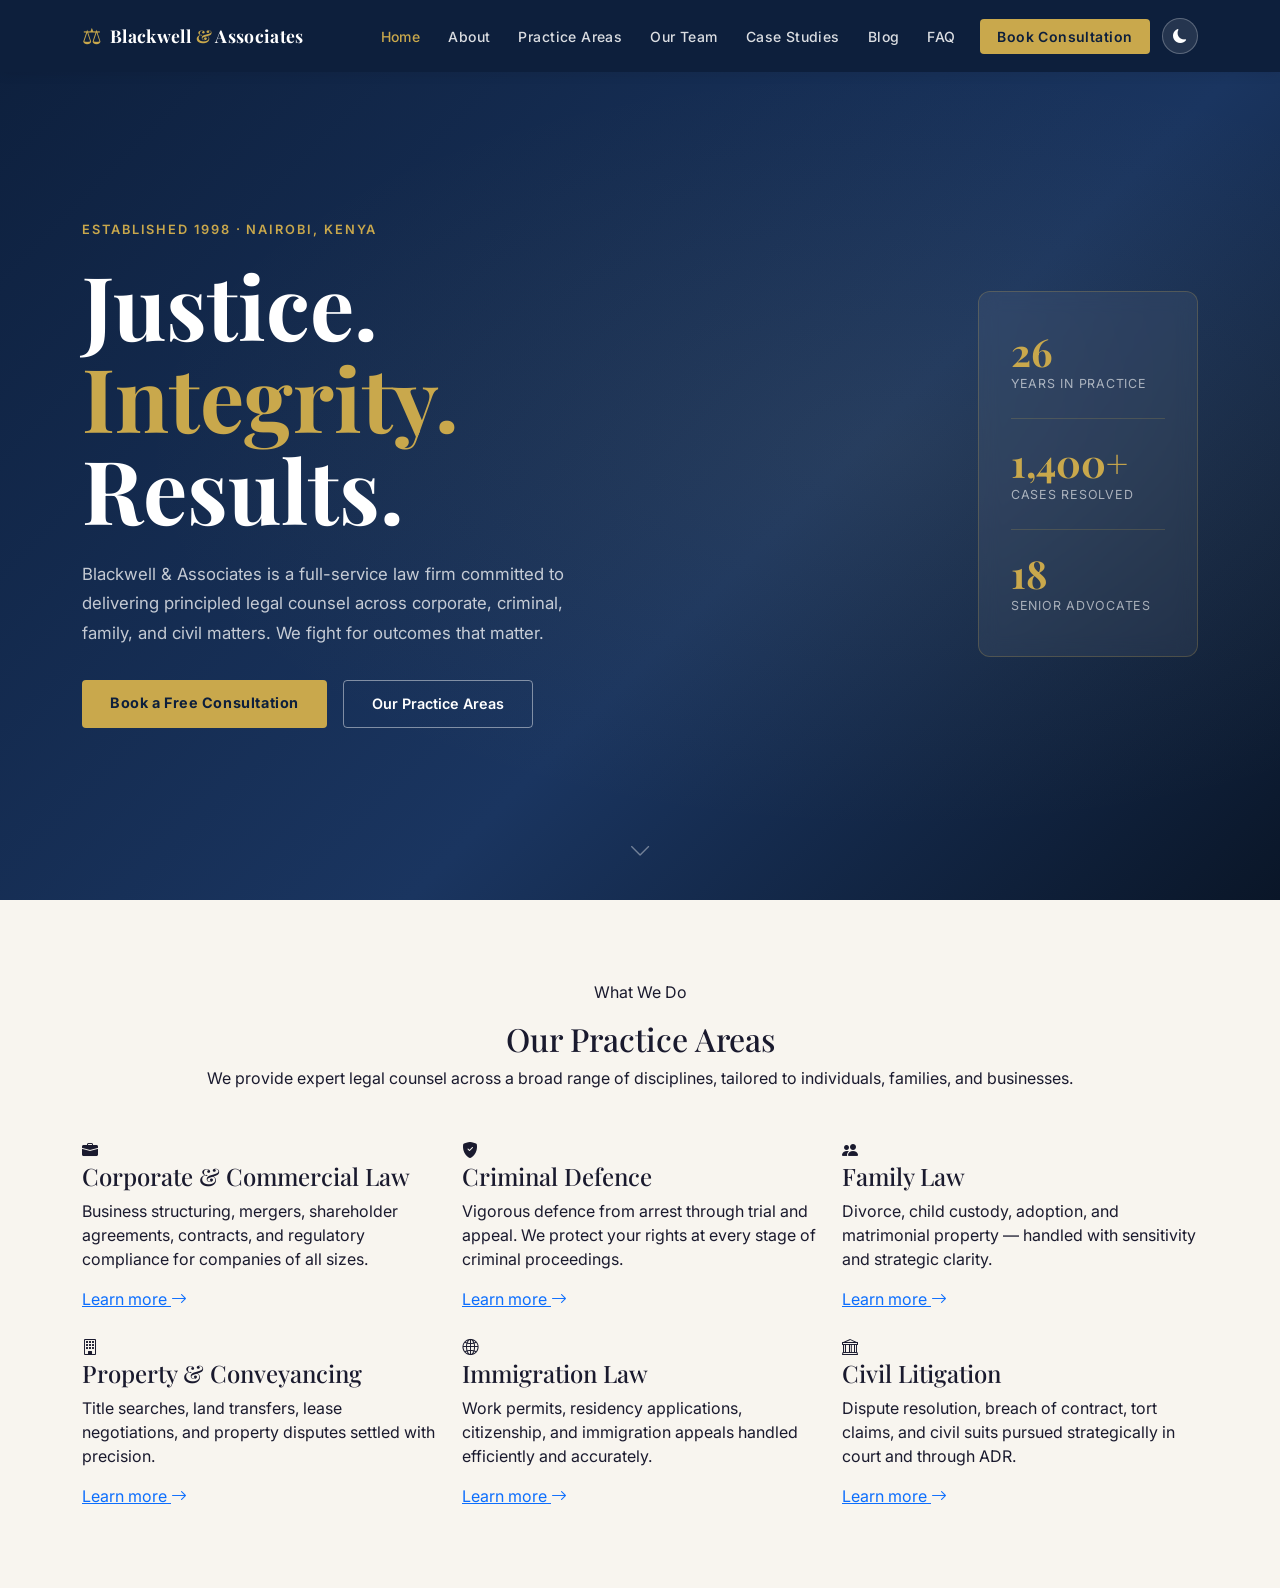
==== index.html @ e79c1242 "practice area section" ====
<!DOCTYPE html>
<html lang="en">
<head>
    <meta charset="UTF-8">
    <meta name="viewport" content="width=device-width, initial-scale=1.0">
    <title>Blackwell & Associates  Advocates & Legal Consultants</title>
     <link href="https://cdn.jsdelivr.net/npm/bootstrap@5.3.2/dist/css/bootstrap.min.css" rel="stylesheet"/>
    <link href="https://fonts.googleapis.com/css2?family=Playfair+Display:wght@400;600;700&family=Inter:wght@300;400;500;600&display=swap" rel="stylesheet"/>
    <link rel="stylesheet" href="https://cdn.jsdelivr.net/npm/bootstrap-icons@1.11.3/font/bootstrap-icons.min.css"/>
    <link rel="stylesheet" href="style.css"/>
</head>
<body>
 <nav class="navbar navbar-expand-lg fixed-top" id="mainNav">
    <div class="container">
      <a class="navbar-brand" href="index.html">
        <span class="brand-icon">⚖</span>
        <span class="brand-name">Blackwell <span class="brand-amp">&</span> Associates</span>
      </a>
      <button class="navbar-toggler" type="button" data-bs-toggle="collapse" data-bs-target="#navMenu" aria-controls="navMenu" aria-expanded="false" aria-label="Toggle navigation">
        <span class="navbar-toggler-icon"></span>
      </button>
      <div class="collapse navbar-collapse" id="navMenu">
        <ul class="navbar-nav ms-auto align-items-lg-center gap-lg-1">
          <li class="nav-item"><a class="nav-link active" href="index.html">Home</a></li>
          <li class="nav-item"><a class="nav-link" href="about.html">About</a></li>
          <li class="nav-item"><a class="nav-link" href="practice-areas.html">Practice Areas</a></li>
          <li class="nav-item"><a class="nav-link" href="team.html">Our Team</a></li>
          <li class="nav-item"><a class="nav-link" href="case-studies.html">Case Studies</a></li>
          <li class="nav-item"><a class="nav-link" href="blog.html">Blog</a></li>
          <li class="nav-item"><a class="nav-link" href="faq.html">FAQ</a></li>
          <li class="nav-item ms-lg-2">
            <a class="nav-link btn-consult" href="contact.html">Book Consultation</a>
          </li>
          <li class="nav-item ms-lg-2">
            <button class="btn-theme-toggle" id="themeToggle" aria-label="Toggle dark and light mode" title="Toggle dark/light mode">
              <i class="bi bi-moon-fill" id="themeIcon"></i>
            </button>
          </li>
        </ul>
      </div>
    </div>
</nav>

<section class="hero-section">
  <div class="hero-bg-overlay"></div>
  <div class="container hero-content">
    <div class="row align-items-center min-vh-100 pt-5">
      <div class="col-lg-7">
        <p class="hero-eyebrow">Established 1998 · Nairobi, Kenya</p>
        <h1 class="hero-headline">
          Justice.<br>
          <span class="headline-gold">Integrity.</span><br>
          Results.
        </h1>
        <p class="hero-sub">
          Blackwell & Associates is a full-service law firm committed to delivering principled legal counsel across corporate, criminal, family, and civil matters. We fight for outcomes that matter.
        </p>
        <div class="hero-actions d-flex flex-wrap gap-3">
          <a href="contact.html" class="btn btn-primary-gold">Book a Free Consultation</a>
          <a href="practice-areas.html" class="btn btn-outline-light-custom">Our Practice Areas</a>
        </div>
      </div>
      <div class="col-lg-5 d-none d-lg-flex justify-content-end">
        <div class="hero-stat-card">
          <div class="stat-item">
            <span class="stat-number">26</span>
            <span class="stat-label">Years in Practice</span>
          </div>
          <div class="stat-divider"></div>
          <div class="stat-item">
            <span class="stat-number">1,400+</span>
            <span class="stat-label">Cases Resolved</span>
          </div>
          <div class="stat-divider"></div>
          <div class="stat-item">
            <span class="stat-number">18</span>
            <span class="stat-label">Senior Advocates</span>
          </div>
        </div>
      </div>
    </div>
  </div>
  <div class="hero-scroll-hint">
    <i class="bi bi-chevron-down"></i>
  </div>
</section>

<section class="section-practice py-6">
  <div class="container">
    <div class="section-header text-center mb-5">
      <p class="section-eyebrow">What We Do</p>
      <h2 class="section-title">Our Practice Areas</h2>
      <p class="section-sub">We provide expert legal counsel across a broad range of disciplines, tailored to individuals, families, and businesses.</p>
    </div>
    <div class="row g-4">

      <div class="col-md-6 col-lg-4">
        <div class="practice-card">
          <div class="practice-icon"><i class="bi bi-briefcase-fill" aria-hidden="true"></i></div>
          <h4>Corporate & Commercial Law</h4>
          <p>Business structuring, mergers, shareholder agreements, contracts, and regulatory compliance for companies of all sizes.</p>
          <a href="practice-areas.html" class="practice-link">Learn more <i class="bi bi-arrow-right" aria-hidden="true"></i></a>
        </div>
      </div>

      <div class="col-md-6 col-lg-4">
        <div class="practice-card">
          <div class="practice-icon"><i class="bi bi-shield-fill-check" aria-hidden="true"></i></div>
          <h4>Criminal Defence</h4>
          <p>Vigorous defence from arrest through trial and appeal. We protect your rights at every stage of criminal proceedings.</p>
          <a href="practice-areas.html" class="practice-link">Learn more <i class="bi bi-arrow-right" aria-hidden="true"></i></a>
        </div>
      </div>

      <div class="col-md-6 col-lg-4">
        <div class="practice-card">
          <div class="practice-icon"><i class="bi bi-people-fill" aria-hidden="true"></i></div>
          <h4>Family Law</h4>
          <p>Divorce, child custody, adoption, and matrimonial property — handled with sensitivity and strategic clarity.</p>
          <a href="practice-areas.html" class="practice-link">Learn more <i class="bi bi-arrow-right" aria-hidden="true"></i></a>
        </div>
      </div>

      <div class="col-md-6 col-lg-4">
        <div class="practice-card">
          <div class="practice-icon"><i class="bi bi-building" aria-hidden="true"></i></div>
          <h4>Property & Conveyancing</h4>
          <p>Title searches, land transfers, lease negotiations, and property disputes settled with precision.</p>
          <a href="practice-areas.html" class="practice-link">Learn more <i class="bi bi-arrow-right" aria-hidden="true"></i></a>
        </div>
      </div>

      <div class="col-md-6 col-lg-4">
        <div class="practice-card">
          <div class="practice-icon"><i class="bi bi-globe2" aria-hidden="true"></i></div>
          <h4>Immigration Law</h4>
          <p>Work permits, residency applications, citizenship, and immigration appeals handled efficiently and accurately.</p>
          <a href="practice-areas.html" class="practice-link">Learn more <i class="bi bi-arrow-right" aria-hidden="true"></i></a>
        </div>
      </div>

      <div class="col-md-6 col-lg-4">
        <div class="practice-card">
          <div class="practice-icon"><i class="bi bi-bank" aria-hidden="true"></i></div>
          <h4>Civil Litigation</h4>
          <p>Dispute resolution, breach of contract, tort claims, and civil suits pursued strategically in court and through ADR.</p>
          <a href="practice-areas.html" class="practice-link">Learn more <i class="bi bi-arrow-right" aria-hidden="true"></i></a>
        </div>
      </div>

    </div>
  </div>
</section>

<!-- Why Choose Us will go here -->

<!-- Testimonials will go here -->

<!-- CTA will go here -->

<!-- Footer will go here -->

<script src="https://cdn.jsdelivr.net/npm/bootstrap@5.3.2/dist/js/bootstrap.bundle.min.js"></script>
<script src="main.js"></script>
</body>
</html>
</body>
</html>
---- style.css ----
/* Blackwell & Associates - Stylesheet */

:root {
  --navy:       #0D1F3C;
  --navy-mid:   #162C55;
  --gold:       #C9A84C;
  --gold-light: #E2C46F;
  --cream:      #F8F5EF;
  --text-dark:  #1A1A2E;
  --text-muted: #6B7280;
  --white:      #FFFFFF;
  --card-bg:    #FFFFFF;
  --card-border:#E5E7EB;
  --section-alt:#F3F4F6;
  --footer-bg:  #0D1F3C;
  --nav-text:       rgba(255,255,255,0.85);
  --nav-text-hover: var(--gold);
  --nav-bg:         transparent;
  --nav-bg-scrolled: var(--navy);
}

[data-theme="dark"] {
  --cream:      #111827;
  --text-dark:  #F9FAFB;
  --text-muted: #9CA3AF;
  --white:      #1F2937;
  --card-bg:    #1F2937;
  --card-border:#374151;
  --section-alt:#1a2535;
  --footer-bg:  #060d1a;
  --nav-text:       rgba(255,255,255,0.85);
  --nav-bg:         transparent;
  --nav-bg-scrolled: var(--navy);
}

*, *::before, *::after { box-sizing: border-box; }
html { scroll-behavior: smooth; }

body {
  font-family: 'Inter', sans-serif;
  background-color: var(--cream);
  color: var(--text-dark);
  transition: background-color 0.3s, color 0.3s;
}

h1, h2, h3, h4, h5, h6 {
  font-family: 'Playfair Display', serif;
  color: var(--text-dark);
}

.py-6 { padding-top: 5rem; padding-bottom: 5rem; }

#mainNav {
 background-color: var(--navy);
  padding: 0.9rem 0;
  box-shadow: 0 2px 12px rgba(0,0,0,0.08);
}
#mainNav.scrolled {
  background-color: var(--navy);
  box-shadow: 0 2px 20px rgba(0,0,0,0.3);
  padding: 0.7rem 0;
}
.navbar-brand { display: flex; align-items: center; gap: 0.5rem; text-decoration: none; }
.brand-icon { font-size: 1.4rem; color: var(--gold); }
.brand-name { font-family: 'Playfair Display', serif; font-size: 1.1rem; font-weight: 700; color: var(--white); letter-spacing: 0.02em; }
.brand-amp { color: var(--gold); }
.nav-link { color: rgba(255,255,255,0.85) !important; font-size: 0.875rem; font-weight: 500; letter-spacing: 0.03em; padding: 0.4rem 0.75rem !important; transition: color 0.2s; }
.nav-link:hover, .nav-link.active { color: var(--gold) !important; }
.btn-consult { background-color: var(--gold) !important; color: var(--navy) !important; font-weight: 600 !important; border-radius: 4px; padding: 0.45rem 1.1rem !important; transition: background-color 0.2s, transform 0.15s; }
.btn-consult:hover { background-color: var(--gold-light) !important; transform: translateY(-1px); }
.btn-theme-toggle { background: rgba(255,255,255,0.1); border: 1px solid rgba(255,255,255,0.25); color: var(--white); border-radius: 50%; width: 36px; height: 36px; display: flex; align-items: center; justify-content: center; cursor: pointer; transition: background 0.2s; font-size: 0.875rem; }
.btn-theme-toggle:hover { background: rgba(201,168,76,0.3); color: var(--gold); }
.navbar-toggler { border-color: rgba(255,255,255,0.4); }
.navbar-toggler-icon { filter: invert(1); }

.hero-section {
  position: relative;
  background: linear-gradient(135deg, var(--navy) 0%, #1a3560 60%, #0a1628 100%);
  min-height: 100vh;
  overflow: hidden;
}

.hero-bg-overlay {
  position: absolute;
  inset: 0;
  background: radial-gradient(ellipse at 70% 50%, rgba(201,168,76,0.08) 0%, transparent 60%);
  pointer-events: none;
}

.hero-content { position: relative; z-index: 2; }

.hero-eyebrow {
  font-size: 0.8rem;
  font-weight: 600;
  letter-spacing: 0.15em;
  text-transform: uppercase;
  color: var(--gold);
  margin-bottom: 1.2rem;
}

.hero-headline {
  font-size: clamp(3rem, 7vw, 5.5rem);
  font-weight: 700;
  line-height: 1.05;
  color: var(--white);
  margin-bottom: 1.5rem;
}

.headline-gold { color: var(--gold); }

.hero-sub {
  font-size: 1.05rem;
  color: rgba(255,255,255,0.75);
  line-height: 1.75;
  max-width: 520px;
  margin-bottom: 2rem;
}

.btn-primary-gold {
  background-color: var(--gold);
  color: var(--navy);
  font-weight: 700;
  font-size: 0.9rem;
  letter-spacing: 0.04em;
  border: none;
  border-radius: 4px;
  padding: 0.75rem 1.75rem;
  text-decoration: none;
  transition: background-color 0.2s, transform 0.15s;
  display: inline-block;
}
.btn-primary-gold:hover {
  background-color: var(--gold-light);
  color: var(--navy);
  transform: translateY(-2px);
}

.btn-outline-light-custom {
  background: transparent;
  color: var(--white);
  font-weight: 600;
  font-size: 0.9rem;
  border: 1.5px solid rgba(255,255,255,0.45);
  border-radius: 4px;
  padding: 0.75rem 1.75rem;
  text-decoration: none;
  transition: border-color 0.2s, color 0.2s;
  display: inline-block;
}
.btn-outline-light-custom:hover {
  border-color: var(--gold);
  color: var(--gold);
}

.hero-stat-card {
  background: rgba(255,255,255,0.06);
  border: 1px solid rgba(201,168,76,0.25);
  border-radius: 12px;
  padding: 2.5rem 2rem;
  backdrop-filter: blur(10px);
  display: flex;
  flex-direction: column;
  gap: 1.5rem;
  min-width: 220px;
}

.stat-item { display: flex; flex-direction: column; }

.stat-number {
  font-family: 'Playfair Display', serif;
  font-size: 2.4rem;
  font-weight: 700;
  color: var(--gold);
  line-height: 1;
}

.stat-label {
  font-size: 0.78rem;
  color: rgba(255,255,255,0.6);
  letter-spacing: 0.06em;
  text-transform: uppercase;
  margin-top: 0.3rem;
}

.stat-divider { height: 1px; background: rgba(201,168,76,0.2); }

.hero-scroll-hint {
  position: absolute;
  bottom: 2rem;
  left: 50%;
  transform: translateX(-50%);
  color: rgba(255,255,255,0.4);
  font-size: 1.4rem;
  animation: bounce 2s infinite;
  z-index: 2;
}

@keyframes bounce {
  0%, 100% { transform: translateX(-50%) translateY(0); }
  50% { transform: translateX(-50%) translateY(6px); }
}
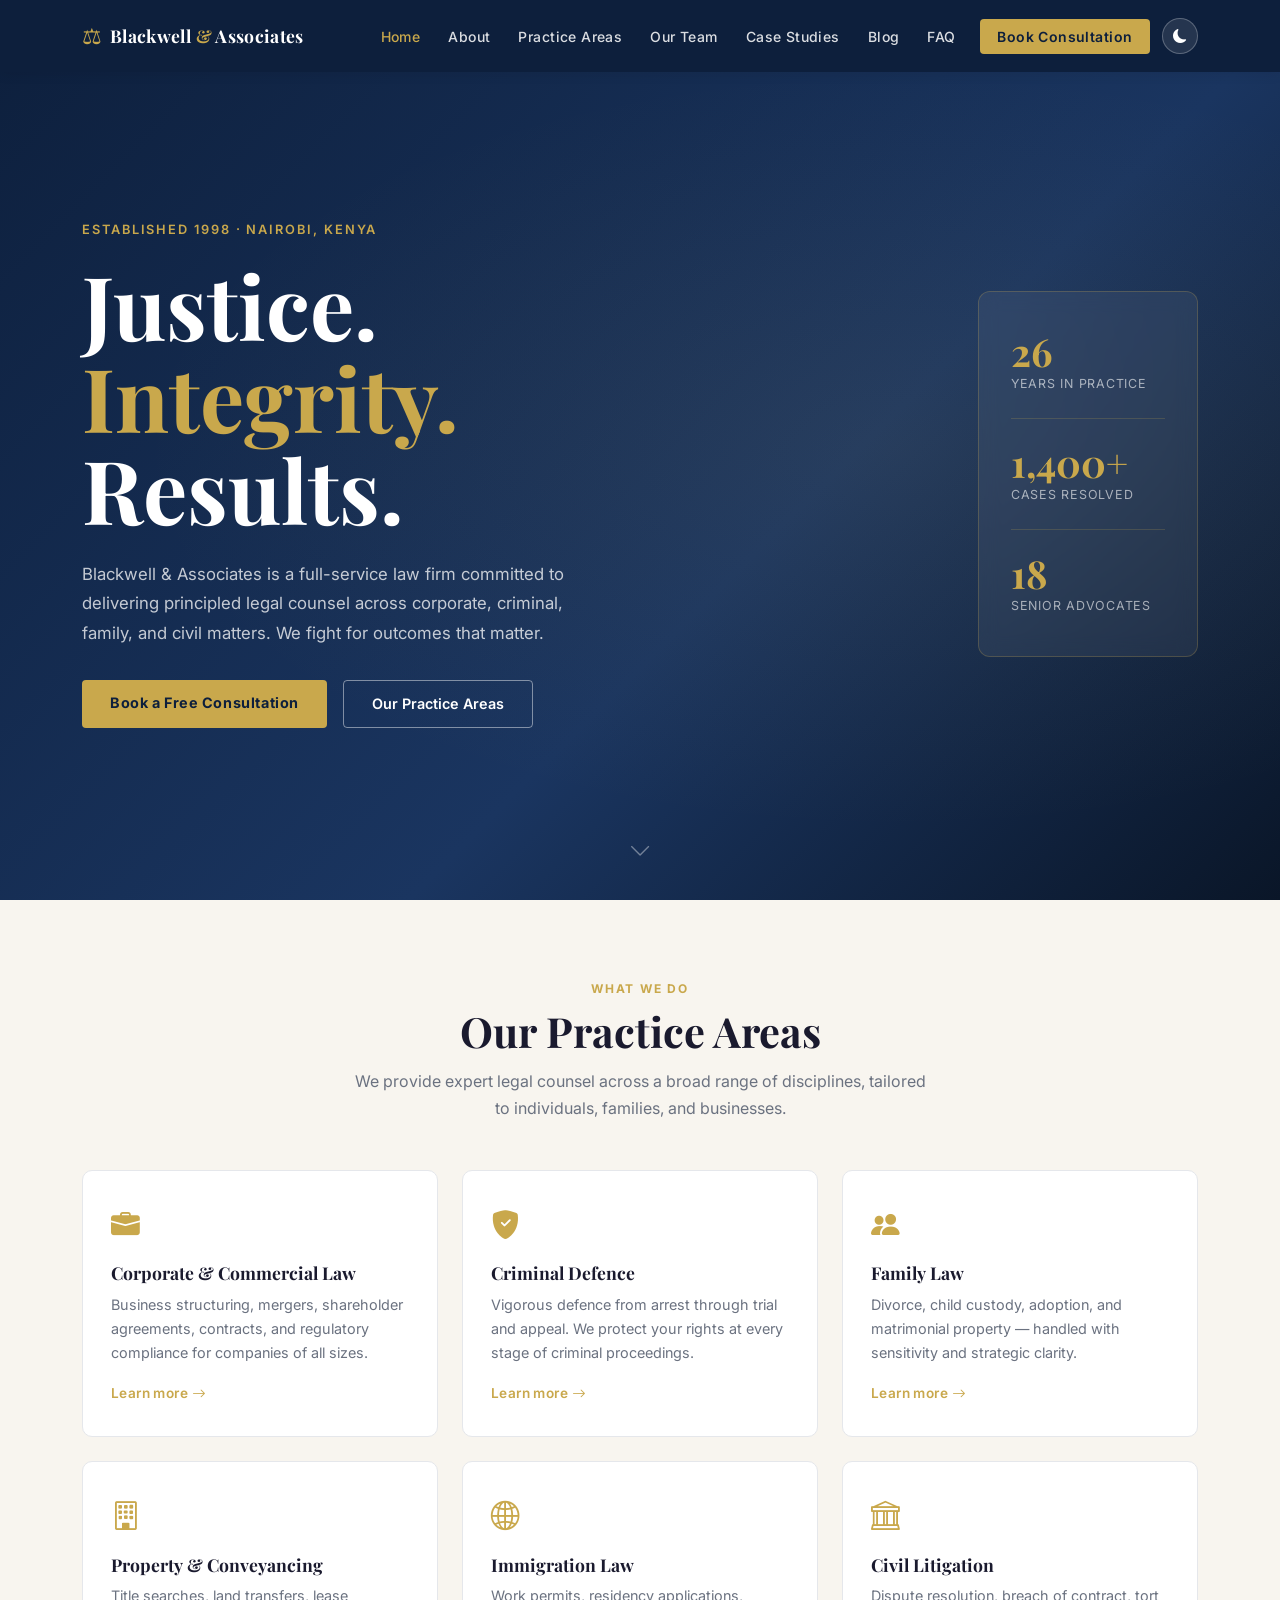
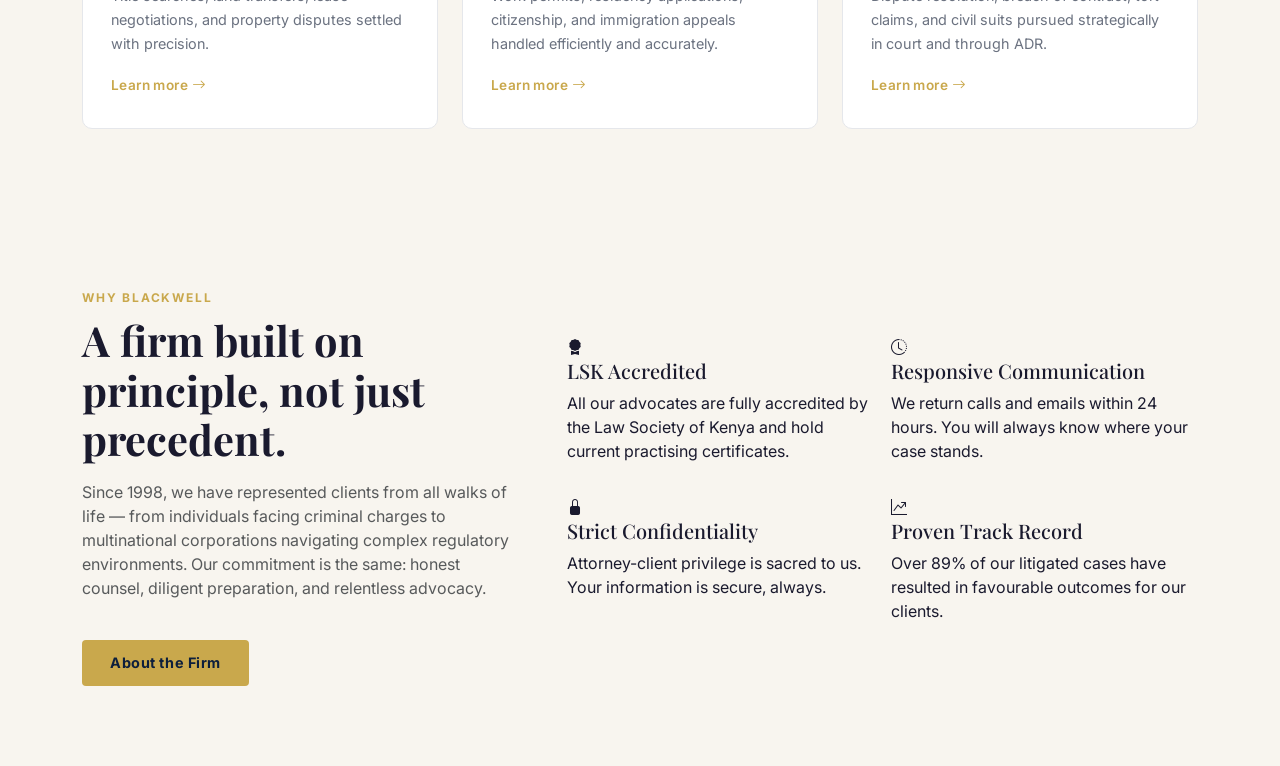
==== commit 8b4498dd: "why choose us section" ====
--- a/index.html
+++ b/index.html
@@ -152,7 +152,50 @@
   </div>
 </section>
 
-<!-- Why Choose Us will go here -->
+<section class="section-why py-6">
+  <div class="container">
+    <div class="row align-items-center g-5">
+      <div class="col-lg-5">
+        <p class="section-eyebrow">Why Blackwell</p>
+        <h2 class="section-title">A firm built on principle, not just precedent.</h2>
+        <p class="mt-3 text-body-secondary">Since 1998, we have represented clients from all walks of life — from individuals facing criminal charges to multinational corporations navigating complex regulatory environments. Our commitment is the same: honest counsel, diligent preparation, and relentless advocacy.</p>
+        <a href="about.html" class="btn btn-primary-gold mt-4">About the Firm</a>
+      </div>
+      <div class="col-lg-7">
+        <div class="row g-3">
+          <div class="col-sm-6">
+            <div class="why-card">
+              <i class="bi bi-award-fill why-icon" aria-hidden="true"></i>
+              <h5>LSK Accredited</h5>
+              <p>All our advocates are fully accredited by the Law Society of Kenya and hold current practising certificates.</p>
+            </div>
+          </div>
+          <div class="col-sm-6">
+            <div class="why-card">
+              <i class="bi bi-clock-history why-icon" aria-hidden="true"></i>
+              <h5>Responsive Communication</h5>
+              <p>We return calls and emails within 24 hours. You will always know where your case stands.</p>
+            </div>
+          </div>
+          <div class="col-sm-6">
+            <div class="why-card">
+              <i class="bi bi-lock-fill why-icon" aria-hidden="true"></i>
+              <h5>Strict Confidentiality</h5>
+              <p>Attorney-client privilege is sacred to us. Your information is secure, always.</p>
+            </div>
+          </div>
+          <div class="col-sm-6">
+            <div class="why-card">
+              <i class="bi bi-graph-up-arrow why-icon" aria-hidden="true"></i>
+              <h5>Proven Track Record</h5>
+              <p>Over 89% of our litigated cases have resulted in favourable outcomes for our clients.</p>
+            </div>
+          </div>
+        </div>
+      </div>
+    </div>
+  </div>
+</section>
 
 <!-- Testimonials will go here -->
 
--- a/style.css
+++ b/style.css
@@ -198,4 +198,74 @@
 @keyframes bounce {
   0%, 100% { transform: translateX(-50%) translateY(0); }
   50% { transform: translateX(-50%) translateY(6px); }
-}+}
+
+.section-eyebrow {
+  font-size: 0.75rem;
+  font-weight: 700;
+  letter-spacing: 0.15em;
+  text-transform: uppercase;
+  color: var(--gold);
+  margin-bottom: 0.5rem;
+}
+
+.section-title {
+  font-size: clamp(1.8rem, 3.5vw, 2.6rem);
+  font-weight: 700;
+  color: var(--text-dark);
+  line-height: 1.2;
+}
+
+.section-sub {
+  color: var(--text-muted);
+  font-size: 1rem;
+  max-width: 580px;
+  margin: 0.75rem auto 0;
+  line-height: 1.7;
+}
+
+.section-practice {
+  background-color: var(--cream);
+}
+
+.practice-card {
+  background: var(--card-bg);
+  border: 1px solid var(--card-border);
+  border-radius: 10px;
+  padding: 2rem 1.75rem;
+  height: 100%;
+  transition: transform 0.25s, box-shadow 0.25s, border-color 0.25s;
+}
+.practice-card:hover {
+  transform: translateY(-5px);
+  box-shadow: 0 12px 32px rgba(13,31,60,0.1);
+  border-color: var(--gold);
+}
+
+.practice-icon {
+  font-size: 1.8rem;
+  color: var(--gold);
+  margin-bottom: 1rem;
+}
+
+.practice-card h4 {
+  font-size: 1.1rem;
+  font-weight: 700;
+  margin-bottom: 0.6rem;
+}
+
+.practice-card p {
+  font-size: 0.9rem;
+  color: var(--text-muted);
+  line-height: 1.65;
+  margin-bottom: 1rem;
+}
+
+.practice-link {
+  font-size: 0.85rem;
+  font-weight: 600;
+  color: var(--gold);
+  text-decoration: none;
+  letter-spacing: 0.03em;
+}
+.practice-link:hover { color: var(--gold-light); }
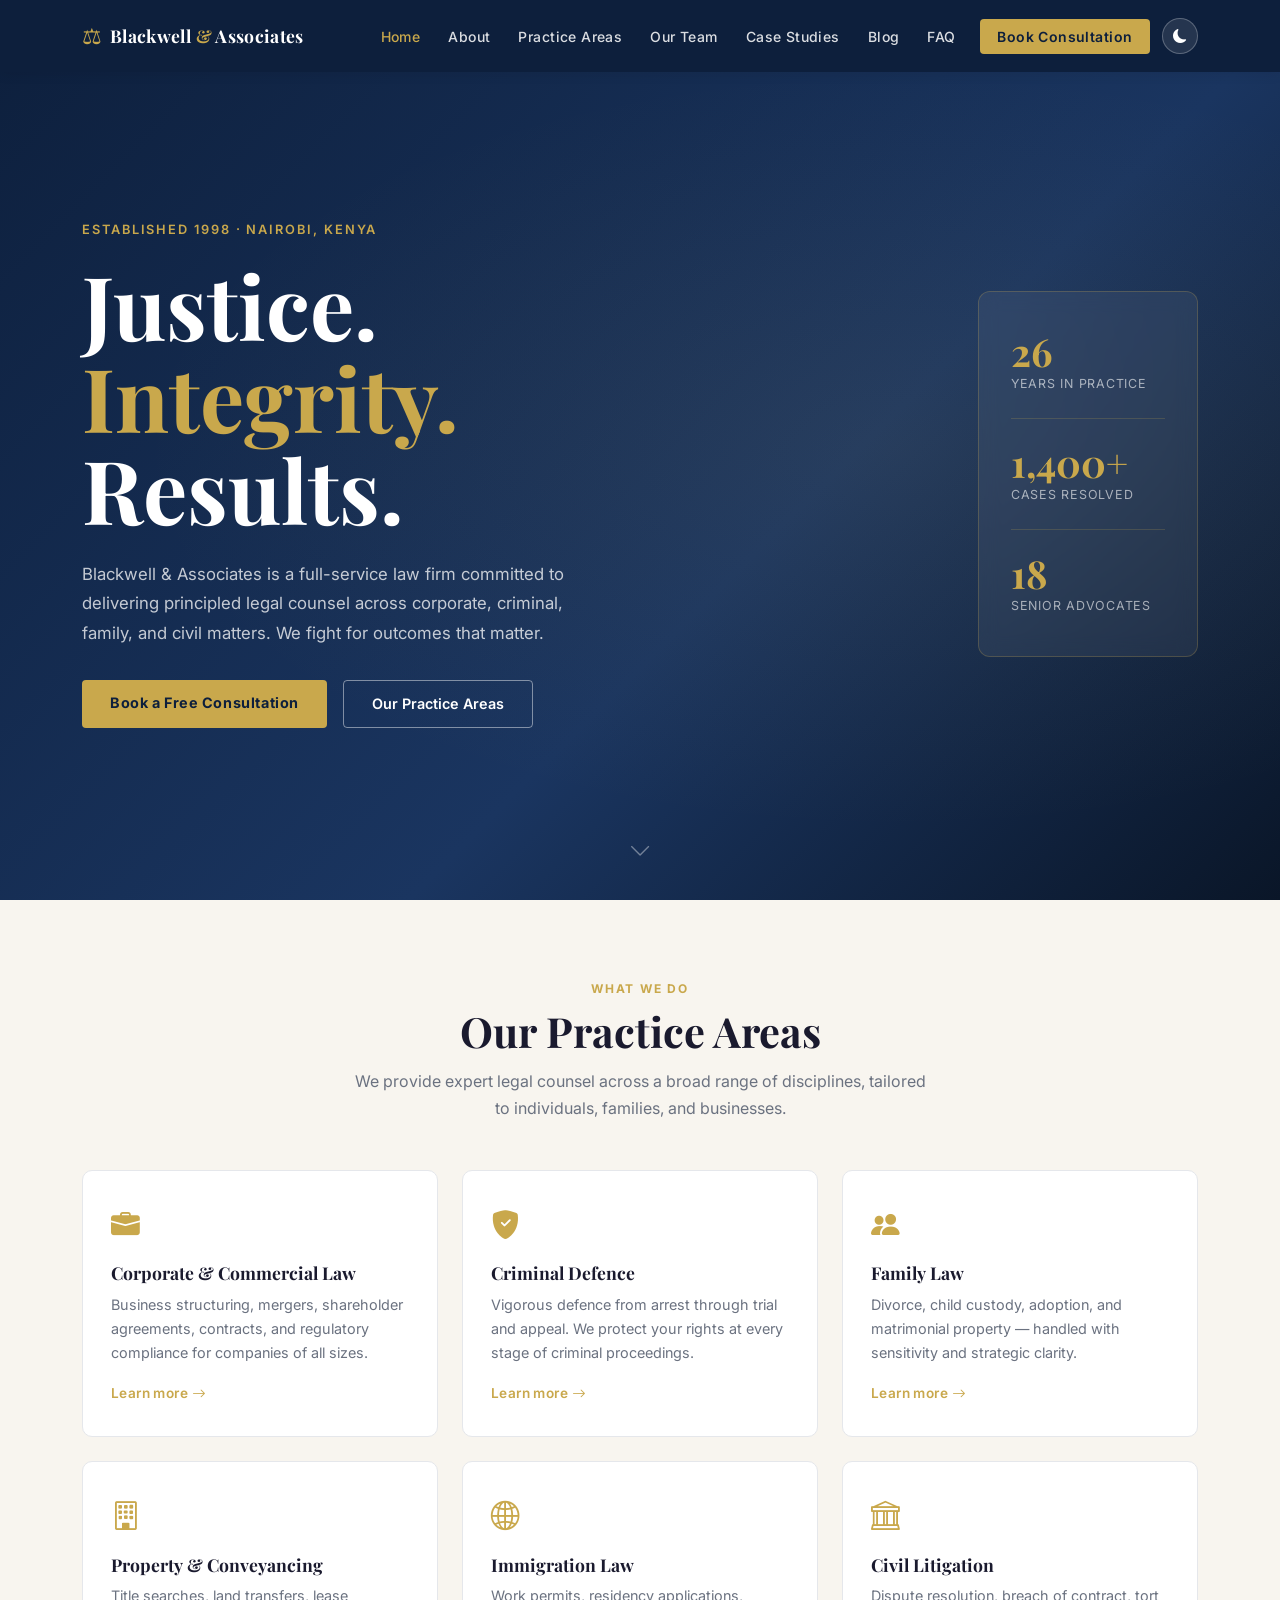
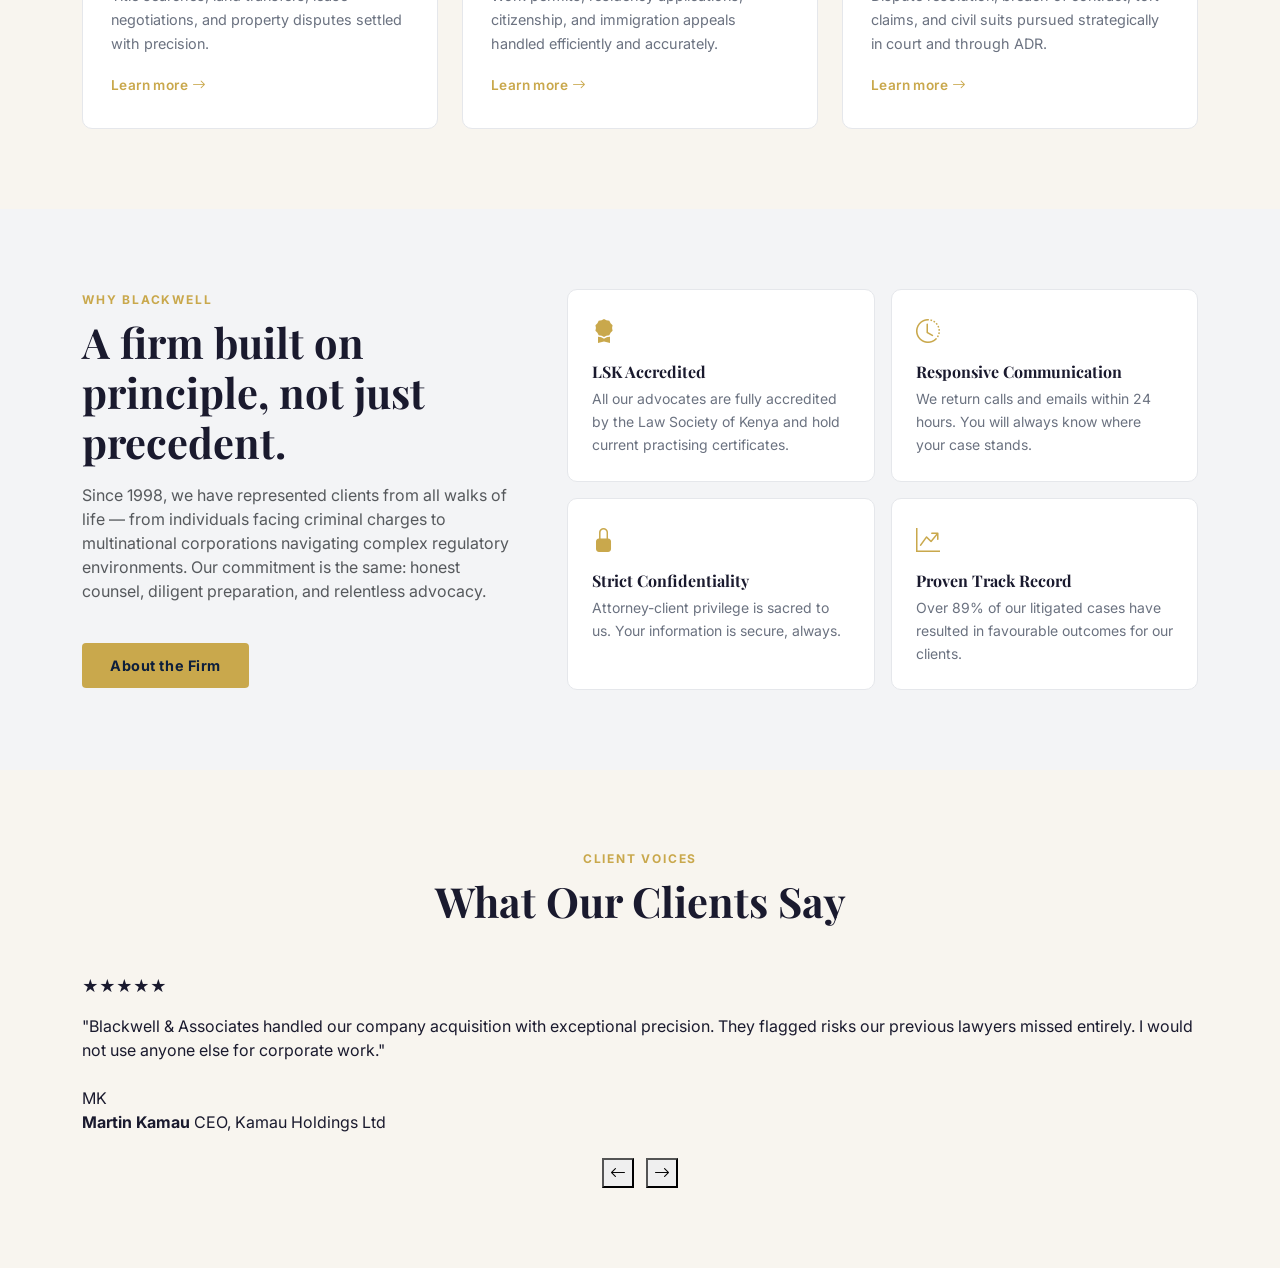
==== commit 91e7e4ec: "testimonials" ====
--- a/index.html
+++ b/index.html
@@ -197,7 +197,69 @@
   </div>
 </section>
 
-<!-- Testimonials will go here -->
+<section class="section-testimonials py-6">
+  <div class="container">
+    <div class="section-header text-center mb-5">
+      <p class="section-eyebrow">Client Voices</p>
+      <h2 class="section-title">What Our Clients Say</h2>
+    </div>
+    <div id="testimonialCarousel" class="carousel slide" data-bs-ride="carousel">
+      <div class="carousel-inner">
+
+        <div class="carousel-item active">
+          <div class="testimonial-card mx-auto">
+            <div class="stars mb-3">★★★★★</div>
+            <p class="testimonial-quote">"Blackwell & Associates handled our company acquisition with exceptional precision. They flagged risks our previous lawyers missed entirely. I would not use anyone else for corporate work."</p>
+            <div class="testimonial-author mt-4">
+              <div class="author-avatar">MK</div>
+              <div>
+                <strong>Martin Kamau</strong>
+                <span>CEO, Kamau Holdings Ltd</span>
+              </div>
+            </div>
+          </div>
+        </div>
+
+        <div class="carousel-item">
+          <div class="testimonial-card mx-auto">
+            <div class="stars mb-3">★★★★★</div>
+            <p class="testimonial-quote">"During the most difficult period of my life — a divorce involving custody of my children — the team at Blackwell was calm, professional, and genuinely caring. They secured a custody arrangement I am truly grateful for."</p>
+            <div class="testimonial-author mt-4">
+              <div class="author-avatar">AN</div>
+              <div>
+                <strong>Amina Njoroge</strong>
+                <span>Private Client</span>
+              </div>
+            </div>
+          </div>
+        </div>
+
+        <div class="carousel-item">
+          <div class="testimonial-card mx-auto">
+            <div class="stars mb-3">★★★★★</div>
+            <p class="testimonial-quote">"I was wrongfully accused of fraud. The criminal defence team built a watertight case and the charges were dropped before trial. Their dedication was extraordinary."</p>
+            <div class="testimonial-author mt-4">
+              <div class="author-avatar">JO</div>
+              <div>
+                <strong>James Oduya</strong>
+                <span>Private Client</span>
+              </div>
+            </div>
+          </div>
+        </div>
+
+      </div>
+      <div class="carousel-controls mt-4 text-center">
+        <button class="carousel-btn" data-bs-target="#testimonialCarousel" data-bs-slide="prev" aria-label="Previous testimonial">
+          <i class="bi bi-arrow-left" aria-hidden="true"></i>
+        </button>
+        <button class="carousel-btn ms-2" data-bs-target="#testimonialCarousel" data-bs-slide="next" aria-label="Next testimonial">
+          <i class="bi bi-arrow-right" aria-hidden="true"></i>
+        </button>
+      </div>
+    </div>
+  </div>
+</section>
 
 <!-- CTA will go here -->
 
--- a/style.css
+++ b/style.css
@@ -268,4 +268,40 @@
   text-decoration: none;
   letter-spacing: 0.03em;
 }
-.practice-link:hover { color: var(--gold-light); }+.practice-link:hover { color: var(--gold-light); }
+
+.section-why {
+  background-color: var(--section-alt);
+}
+
+.why-card {
+  background: var(--card-bg);
+  border: 1px solid var(--card-border);
+  border-radius: 10px;
+  padding: 1.5rem;
+  height: 100%;
+  transition: box-shadow 0.2s;
+}
+.why-card:hover {
+  box-shadow: 0 6px 20px rgba(13,31,60,0.08);
+}
+
+.why-icon {
+  font-size: 1.5rem;
+  color: var(--gold);
+  margin-bottom: 0.75rem;
+  display: block;
+}
+
+.why-card h5 {
+  font-size: 1rem;
+  font-weight: 700;
+  margin-bottom: 0.4rem;
+}
+
+.why-card p {
+  font-size: 0.875rem;
+  color: var(--text-muted);
+  line-height: 1.65;
+  margin: 0;
+}
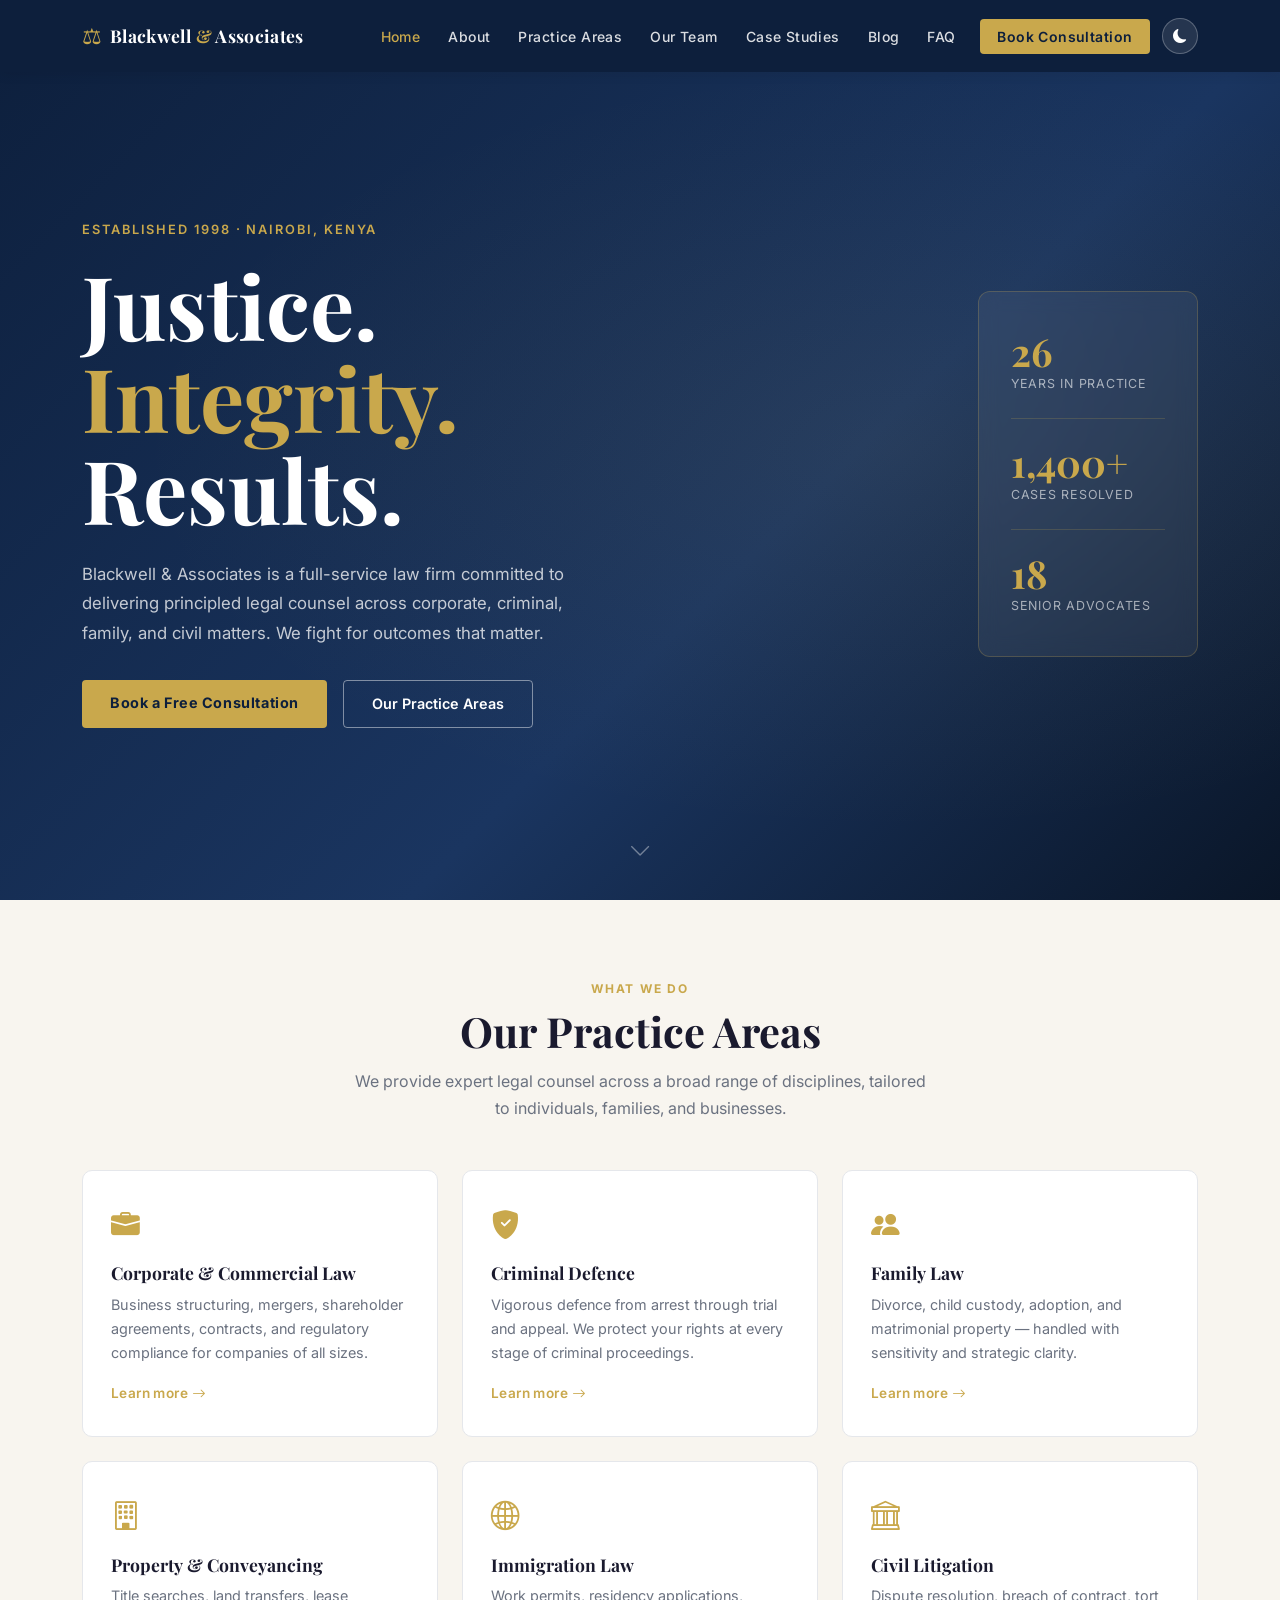
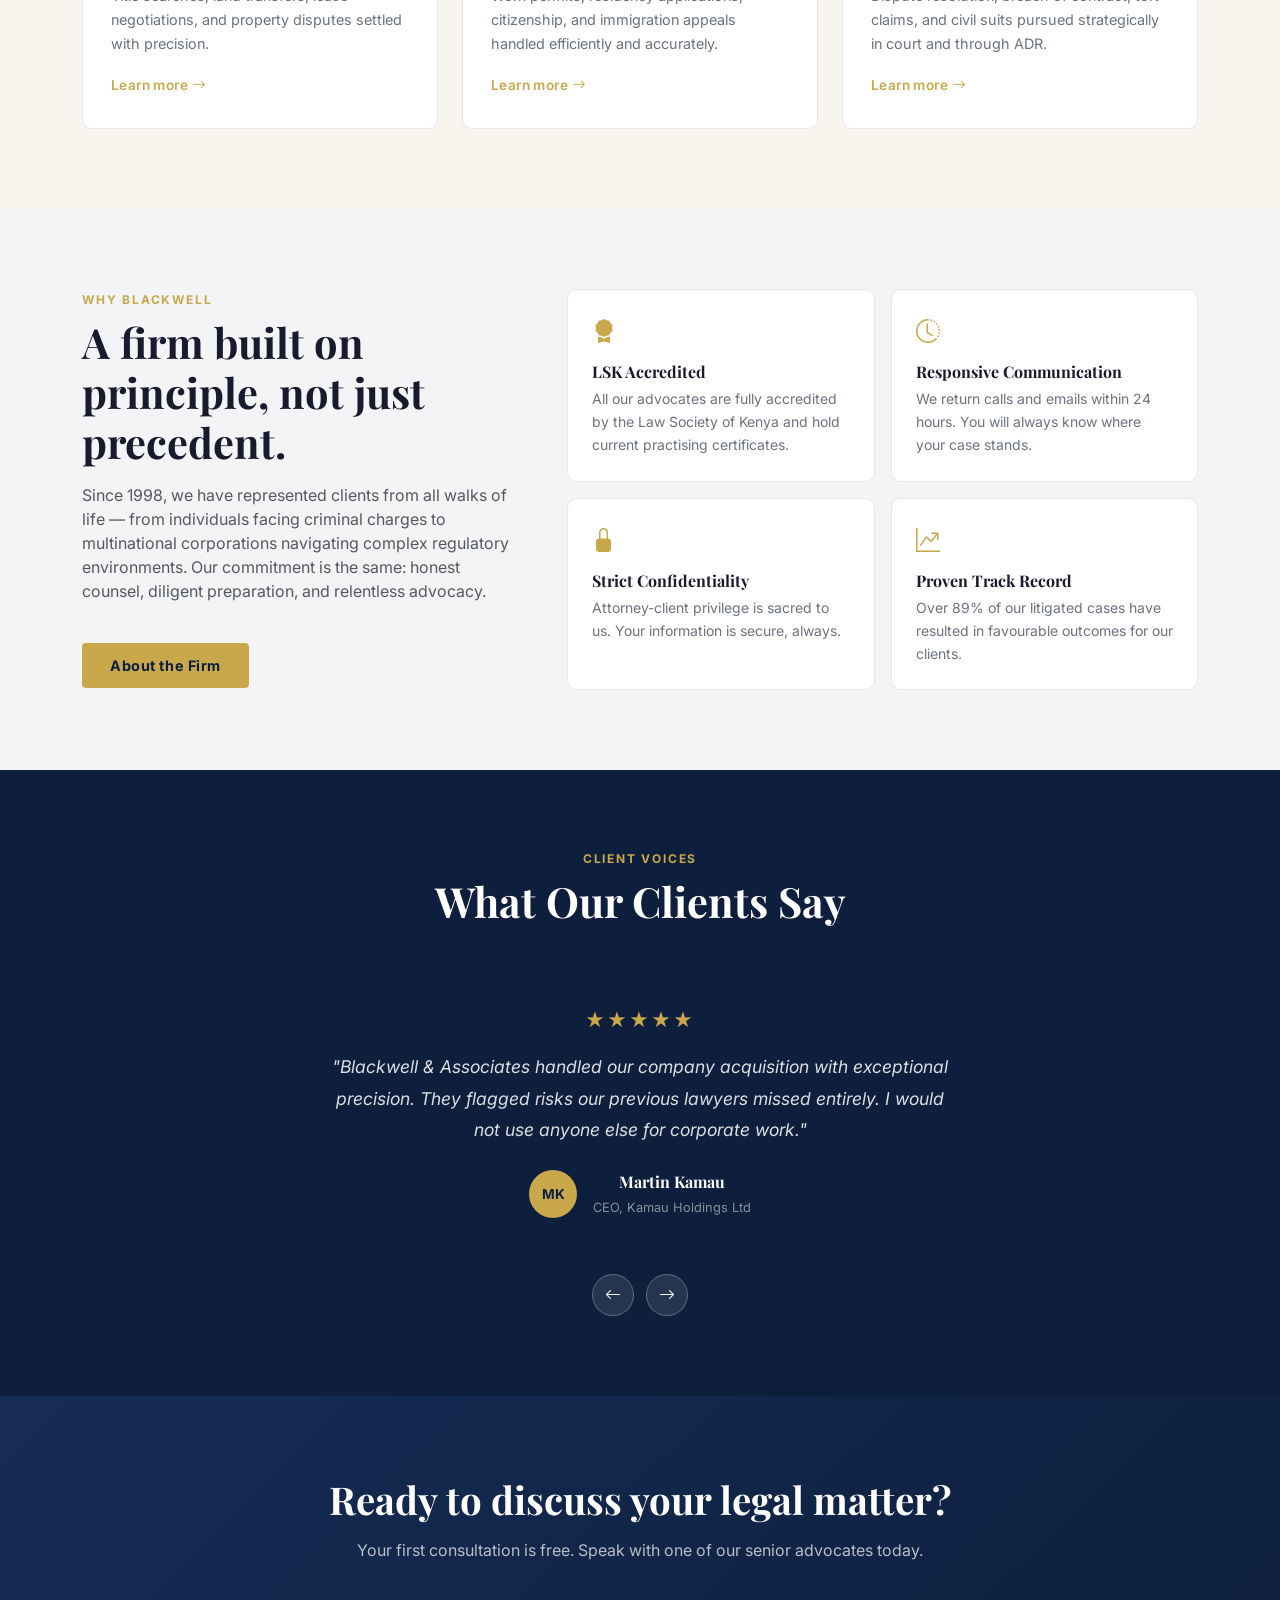
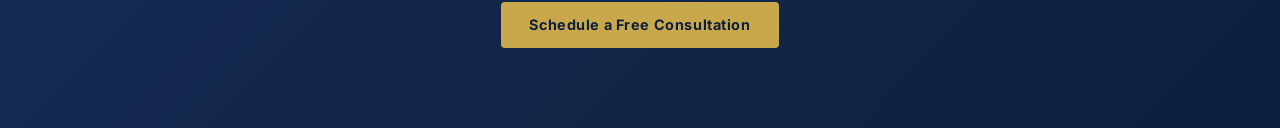
==== commit 149ac793: "banner and style" ====
--- a/index.html
+++ b/index.html
@@ -261,7 +261,13 @@
   </div>
 </section>
 
-<!-- CTA will go here -->
+<section class="section-cta py-6">
+  <div class="container text-center">
+    <h2 class="cta-title">Ready to discuss your legal matter?</h2>
+    <p class="cta-sub mt-3">Your first consultation is free. Speak with one of our senior advocates today.</p>
+    <a href="contact.html" class="btn btn-primary-gold mt-4 btn-lg">Schedule a Free Consultation</a>
+  </div>
+</section>
 
 <!-- Footer will go here -->
 
--- a/style.css
+++ b/style.css
@@ -304,4 +304,93 @@
   color: var(--text-muted);
   line-height: 1.65;
   margin: 0;
+}
+.section-testimonials {
+  background-color: var(--navy);
+}
+.section-testimonials .section-eyebrow { color: var(--gold); }
+.section-testimonials .section-title { color: var(--white); }
+
+.testimonial-card {
+  max-width: 680px;
+  text-align: center;
+  padding: 2rem;
+}
+
+.stars {
+  color: var(--gold);
+  font-size: 1.2rem;
+  letter-spacing: 0.1em;
+}
+
+.testimonial-quote {
+  font-size: 1.1rem;
+  color: rgba(255,255,255,0.85);
+  line-height: 1.8;
+  font-style: italic;
+}
+
+.testimonial-author {
+  display: flex;
+  align-items: center;
+  justify-content: center;
+  gap: 1rem;
+}
+
+.author-avatar {
+  width: 48px;
+  height: 48px;
+  background: var(--gold);
+  color: var(--navy);
+  border-radius: 50%;
+  display: flex;
+  align-items: center;
+  justify-content: center;
+  font-weight: 700;
+  font-size: 0.85rem;
+  flex-shrink: 0;
+}
+
+.testimonial-author strong {
+  display: block;
+  color: var(--white);
+  font-family: 'Playfair Display', serif;
+}
+
+.testimonial-author span {
+  font-size: 0.8rem;
+  color: rgba(255,255,255,0.5);
+}
+
+.carousel-btn {
+  background: rgba(255,255,255,0.1);
+  border: 1px solid rgba(255,255,255,0.25);
+  color: var(--white);
+  border-radius: 50%;
+  width: 42px;
+  height: 42px;
+  display: inline-flex;
+  align-items: center;
+  justify-content: center;
+  cursor: pointer;
+  transition: background 0.2s;
+}
+.carousel-btn:hover {
+  background: var(--gold);
+  color: var(--navy);
+  border-color: var(--gold);
+}
+.section-cta {
+  background: linear-gradient(135deg, var(--navy-mid) 0%, var(--navy) 100%);
+}
+
+.cta-title {
+  font-size: clamp(1.8rem, 3vw, 2.4rem);
+  color: var(--white);
+  font-weight: 700;
+}
+
+.cta-sub {
+  color: rgba(255,255,255,0.7);
+  font-size: 1rem;
 }
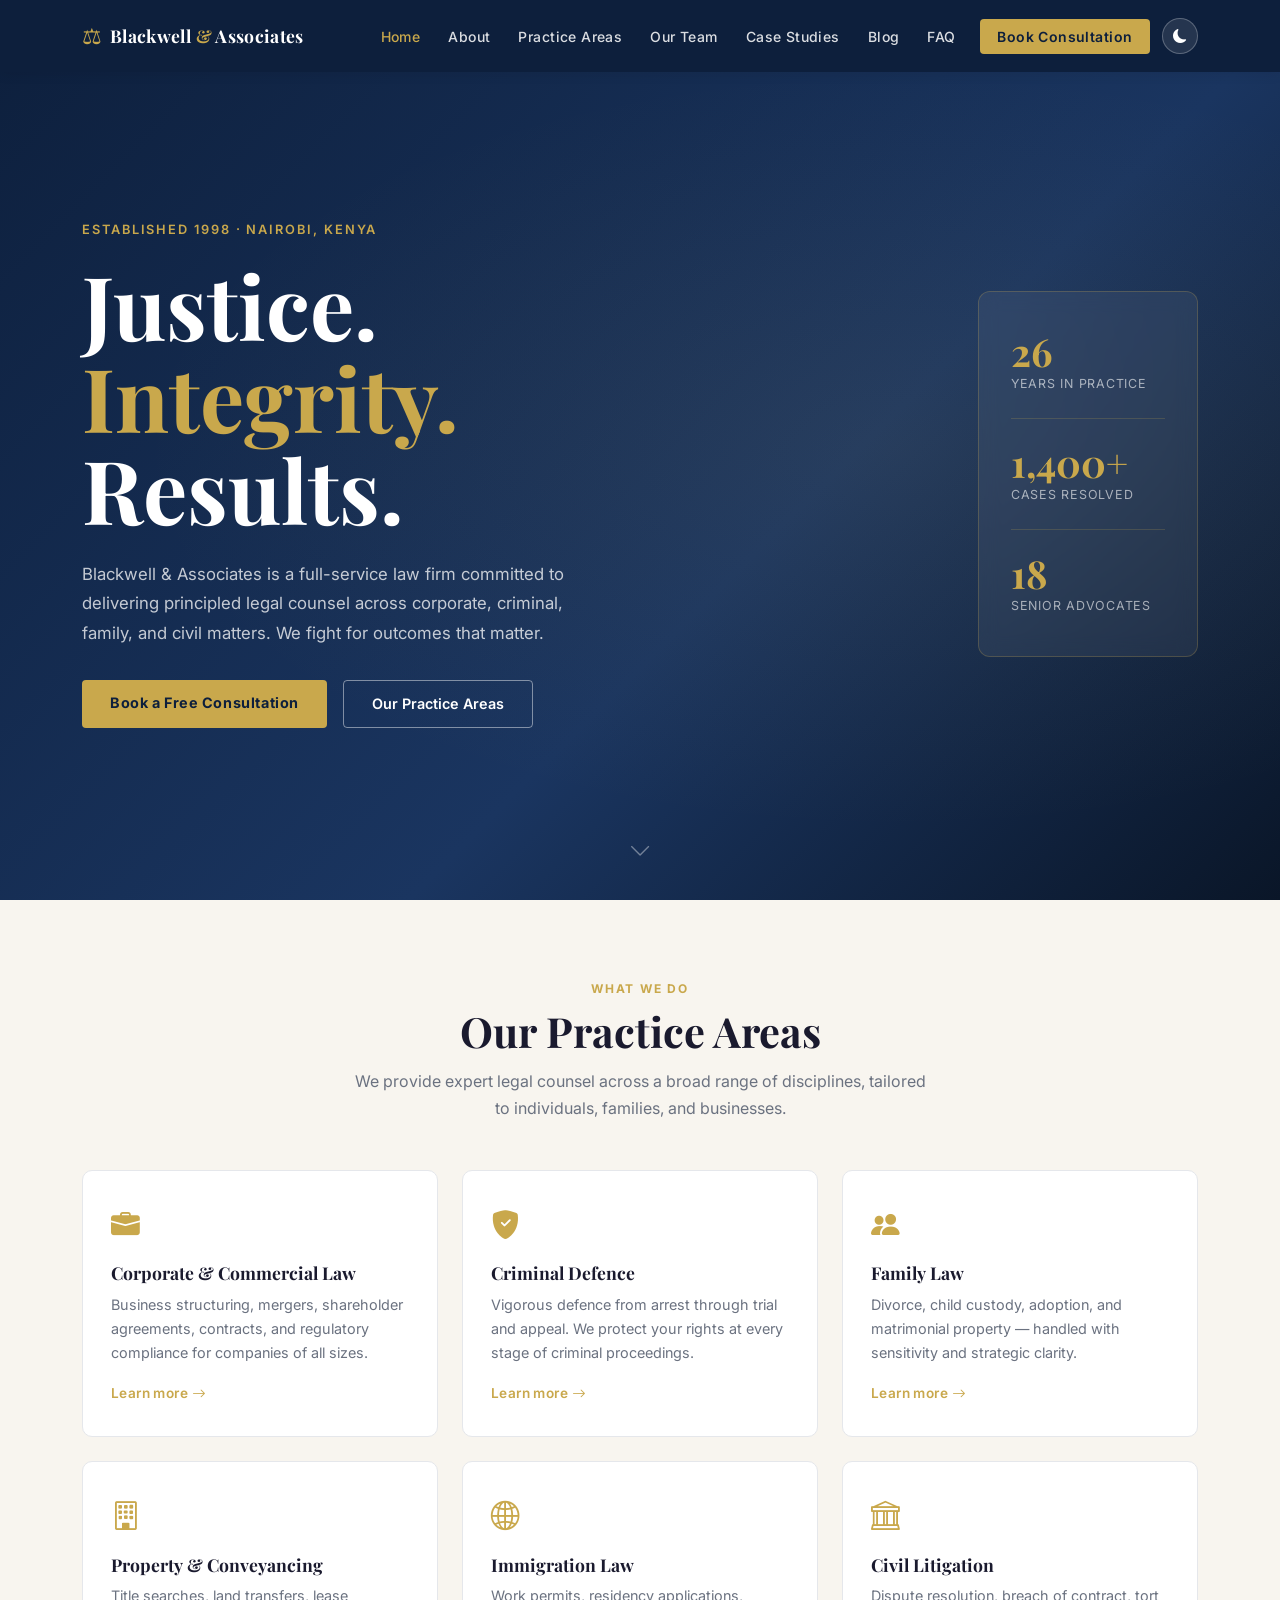
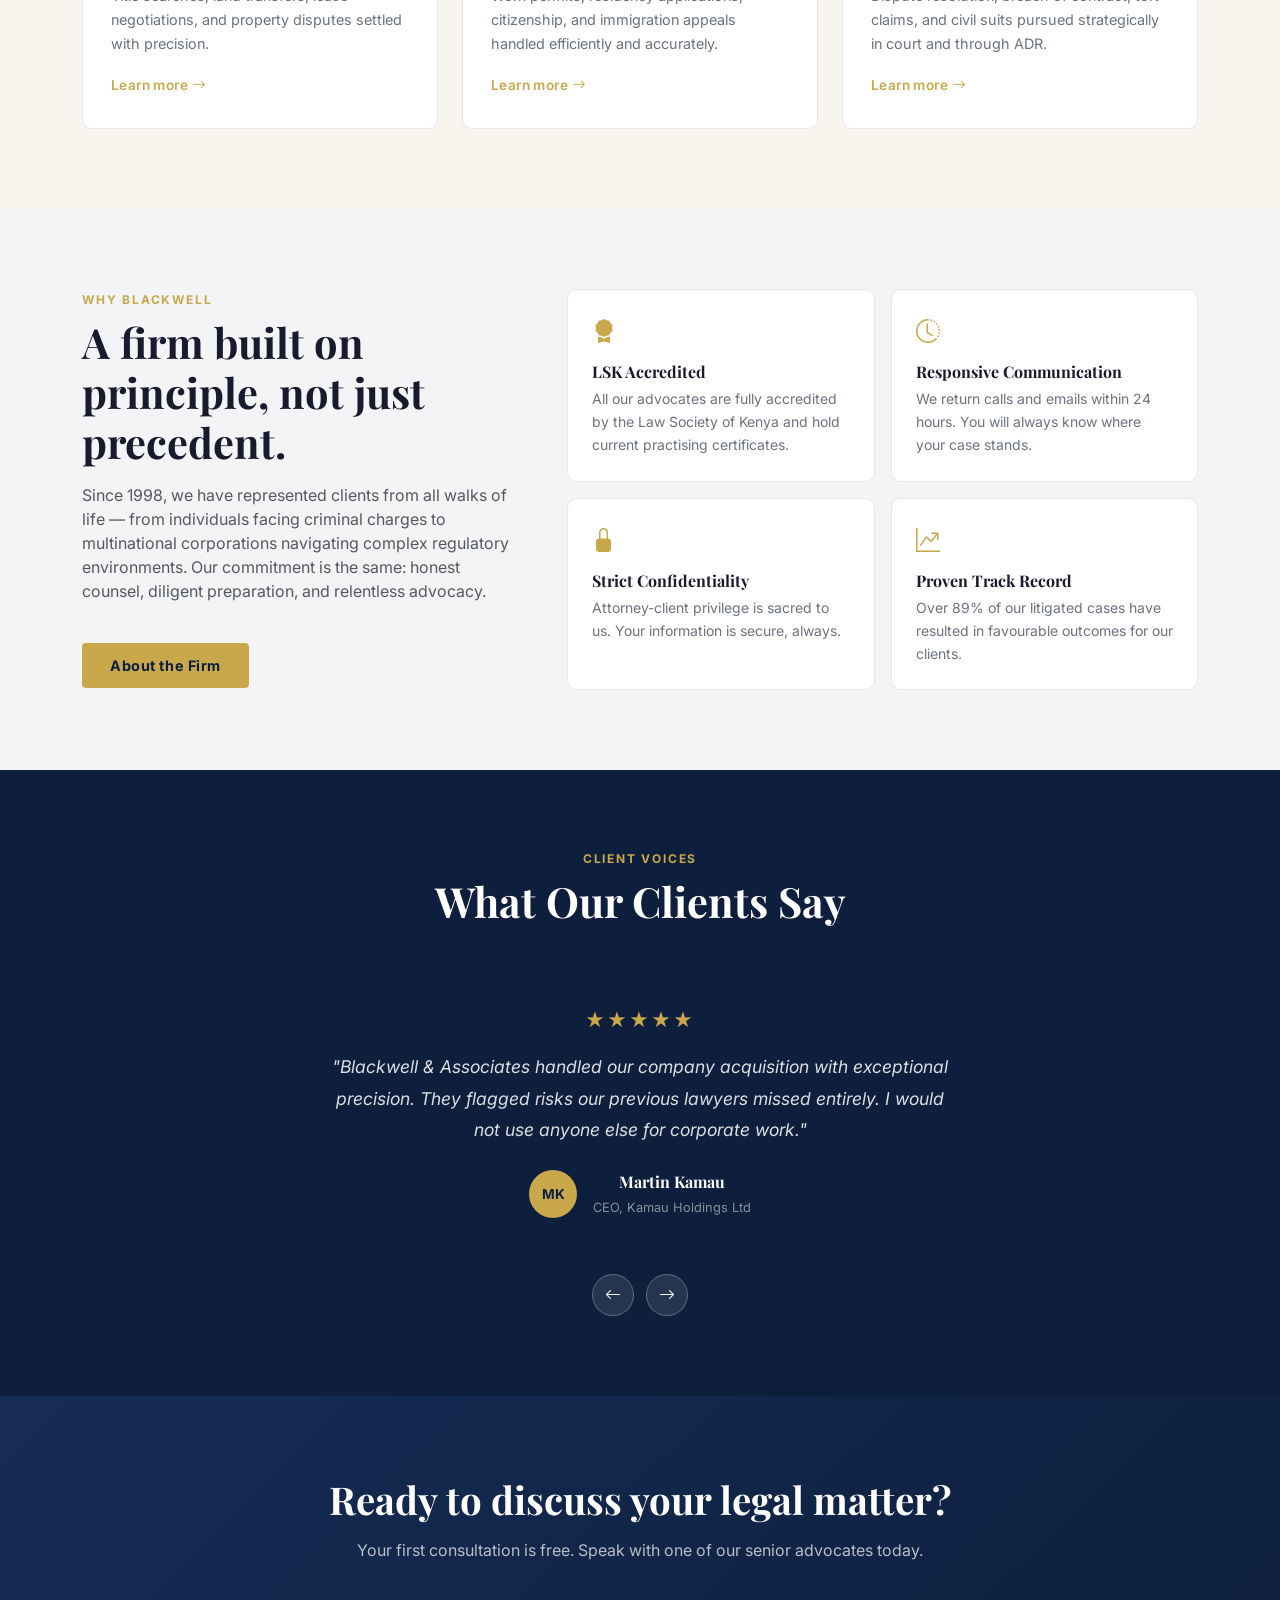
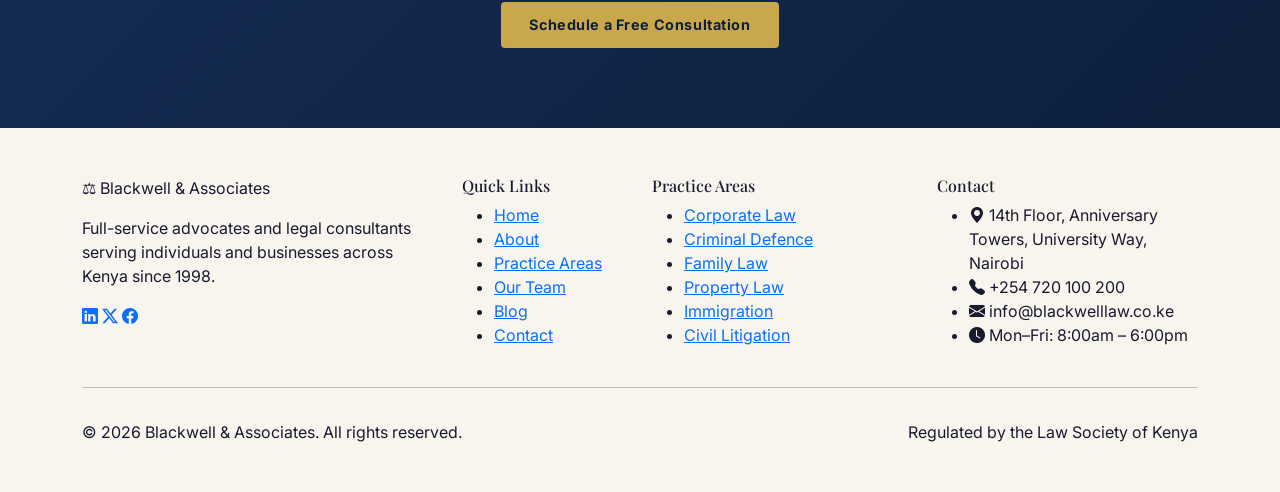
==== commit cf014047: "add footer" ====
--- a/index.html
+++ b/index.html
@@ -269,7 +269,57 @@
   </div>
 </section>
 
-<!-- Footer will go here -->
+<footer class="site-footer py-5">
+  <div class="container">
+    <div class="row g-4">
+      <div class="col-lg-4">
+        <div class="footer-brand mb-3">⚖ Blackwell & Associates</div>
+        <p class="footer-about">Full-service advocates and legal consultants serving individuals and businesses across Kenya since 1998.</p>
+        <div class="footer-socials mt-3">
+          <a href="#" aria-label="LinkedIn"><i class="bi bi-linkedin" aria-hidden="true"></i></a>
+          <a href="#" aria-label="Twitter / X"><i class="bi bi-twitter-x" aria-hidden="true"></i></a>
+          <a href="#" aria-label="Facebook"><i class="bi bi-facebook" aria-hidden="true"></i></a>
+        </div>
+      </div>
+      <div class="col-sm-6 col-lg-2">
+        <h6 class="footer-heading">Quick Links</h6>
+        <ul class="footer-links">
+          <li><a href="index.html">Home</a></li>
+          <li><a href="about.html">About</a></li>
+          <li><a href="practice-areas.html">Practice Areas</a></li>
+          <li><a href="team.html">Our Team</a></li>
+          <li><a href="blog.html">Blog</a></li>
+          <li><a href="contact.html">Contact</a></li>
+        </ul>
+      </div>
+      <div class="col-sm-6 col-lg-3">
+        <h6 class="footer-heading">Practice Areas</h6>
+        <ul class="footer-links">
+          <li><a href="practice-areas.html">Corporate Law</a></li>
+          <li><a href="practice-areas.html">Criminal Defence</a></li>
+          <li><a href="practice-areas.html">Family Law</a></li>
+          <li><a href="practice-areas.html">Property Law</a></li>
+          <li><a href="practice-areas.html">Immigration</a></li>
+          <li><a href="practice-areas.html">Civil Litigation</a></li>
+        </ul>
+      </div>
+      <div class="col-lg-3">
+        <h6 class="footer-heading">Contact</h6>
+        <ul class="footer-contact">
+          <li><i class="bi bi-geo-alt-fill" aria-hidden="true"></i> 14th Floor, Anniversary Towers, University Way, Nairobi</li>
+          <li><i class="bi bi-telephone-fill" aria-hidden="true"></i> +254 720 100 200</li>
+          <li><i class="bi bi-envelope-fill" aria-hidden="true"></i> info@blackwelllaw.co.ke</li>
+          <li><i class="bi bi-clock-fill" aria-hidden="true"></i> Mon–Fri: 8:00am – 6:00pm</li>
+        </ul>
+      </div>
+    </div>
+    <hr class="footer-divider mt-4"/>
+    <div class="footer-bottom d-flex flex-wrap justify-content-between align-items-center pt-3">
+      <p class="mb-0">© 2026 Blackwell & Associates. All rights reserved.</p>
+      <p class="mb-0">Regulated by the Law Society of Kenya</p>
+    </div>
+  </div>
+</footer>
 
 <script src="https://cdn.jsdelivr.net/npm/bootstrap@5.3.2/dist/js/bootstrap.bundle.min.js"></script>
 <script src="main.js"></script>
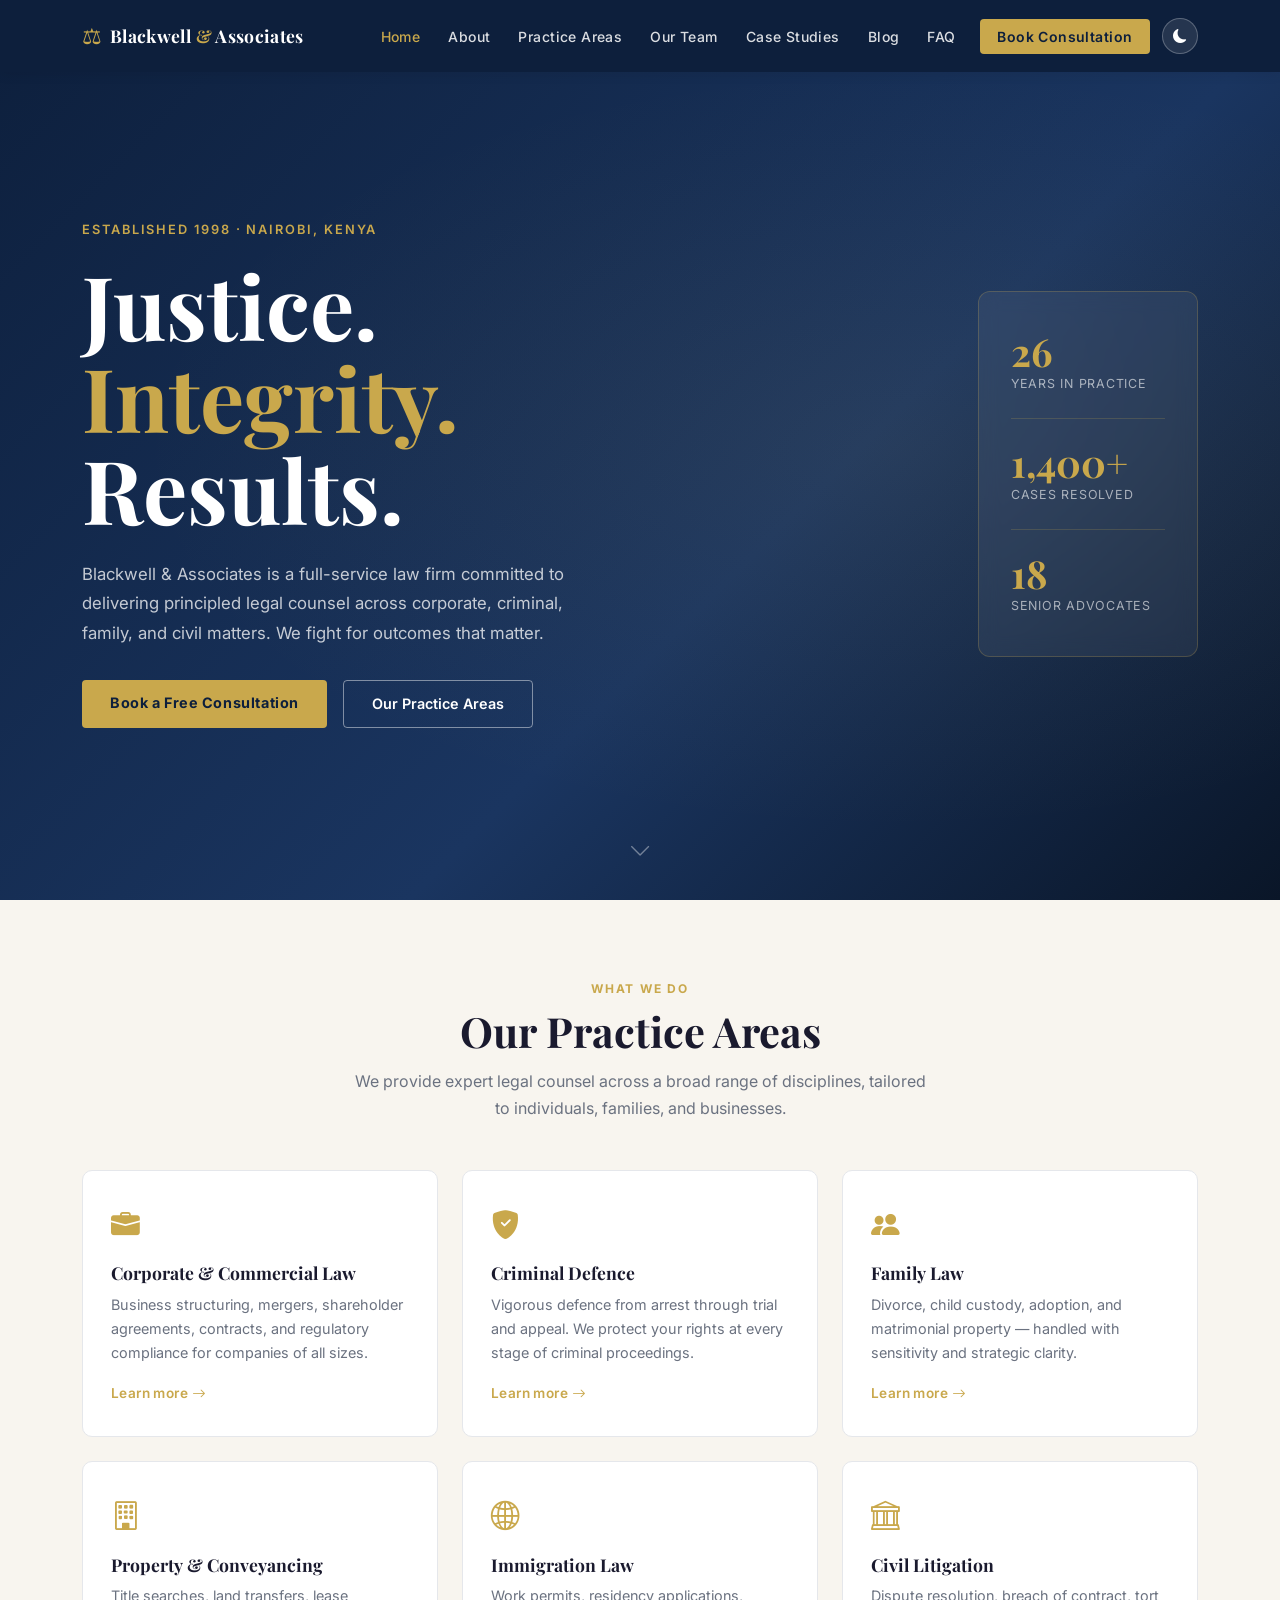
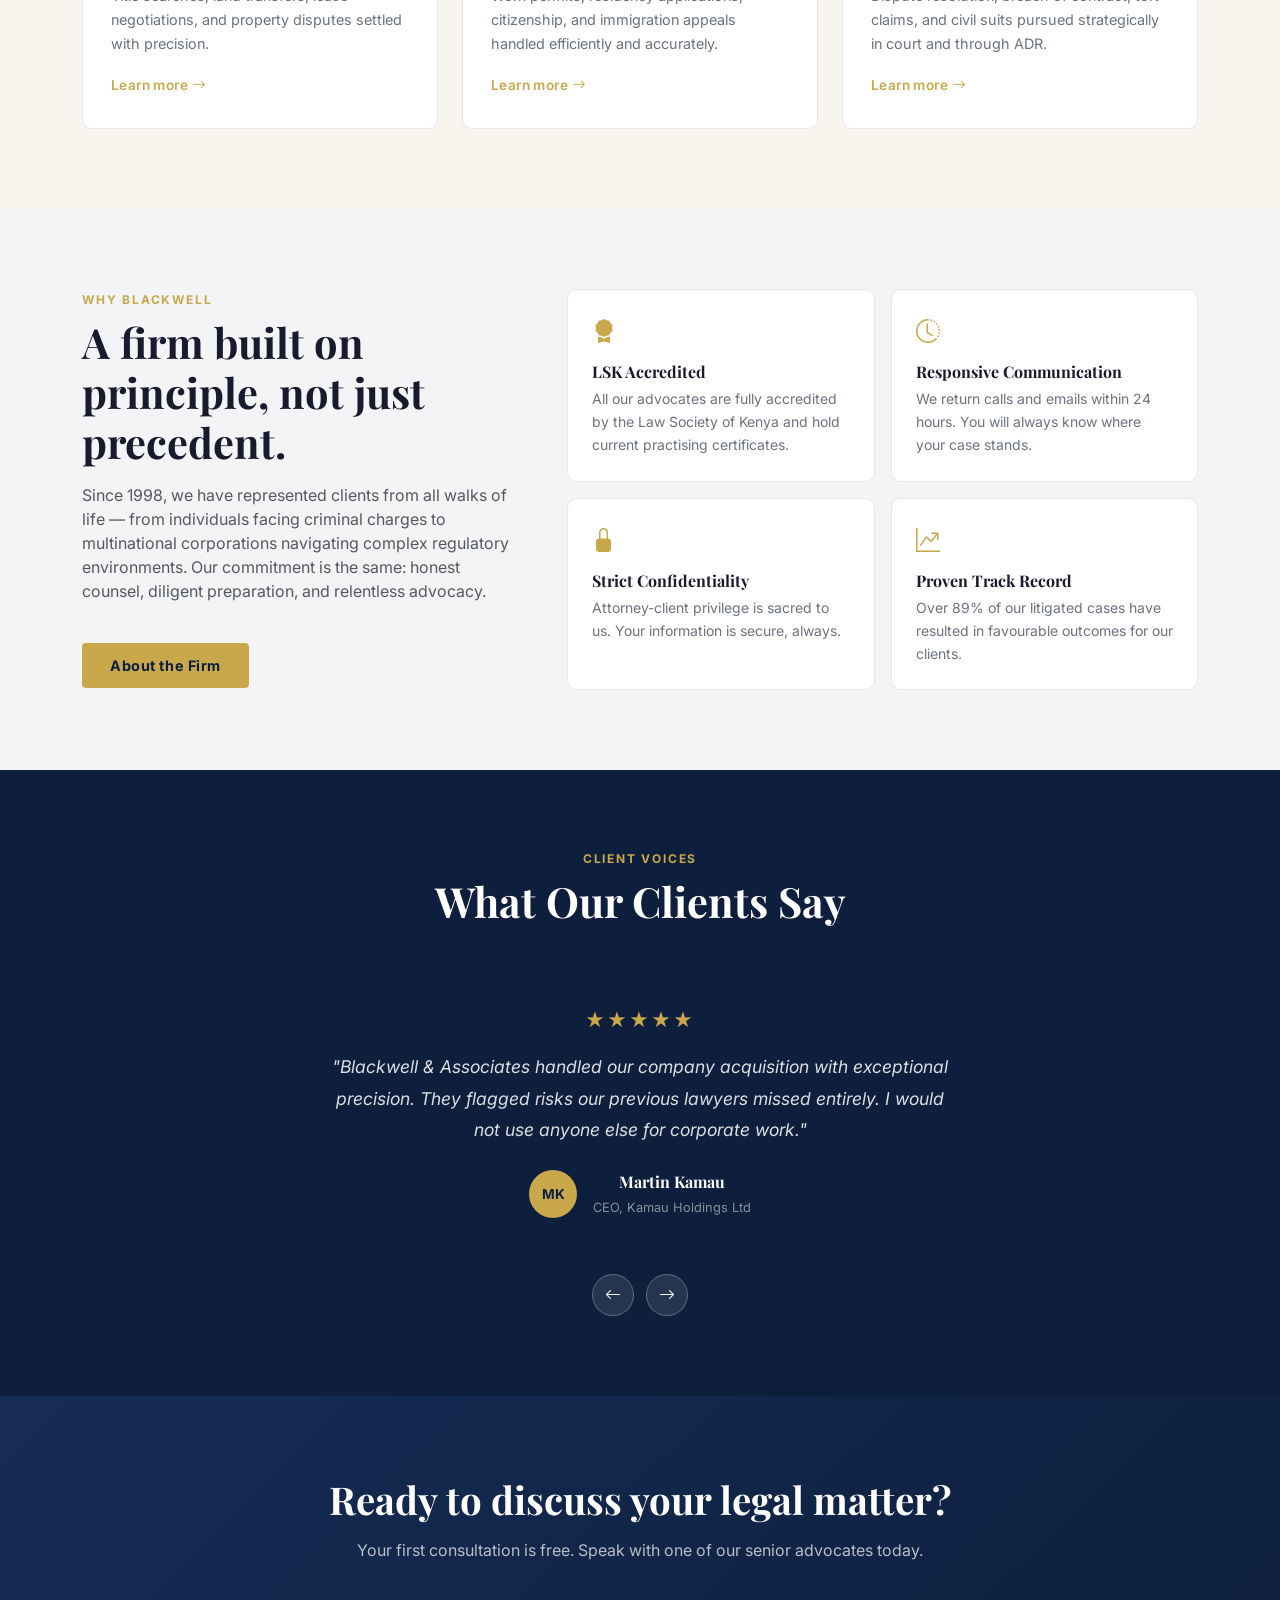
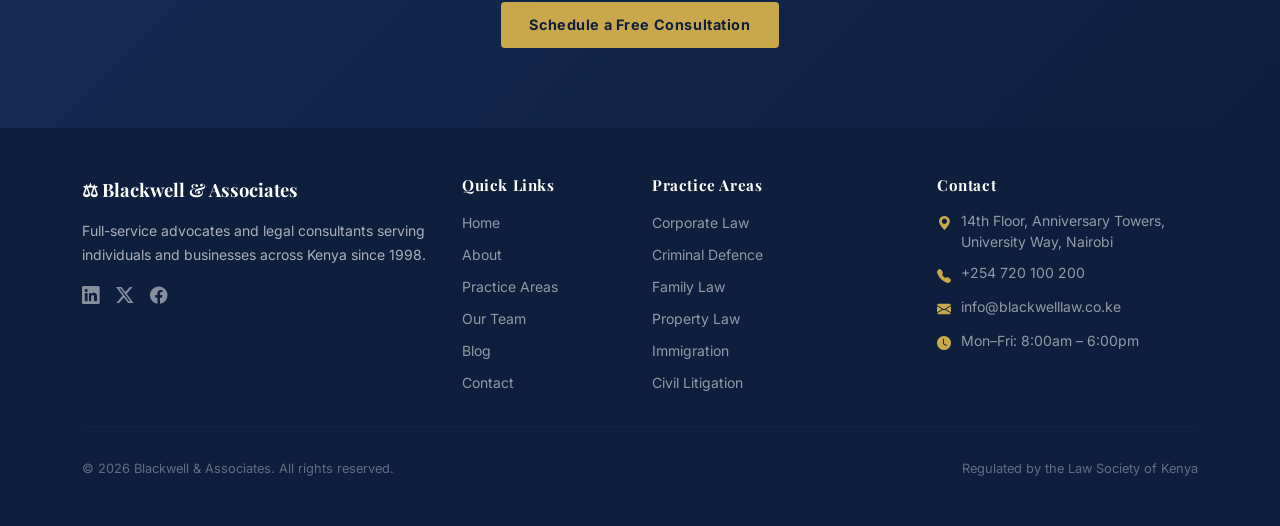
==== commit cc6b1970: "add lang and a skip link" ====
--- a/index.html
+++ b/index.html
@@ -10,6 +10,7 @@
     <link rel="stylesheet" href="style.css"/>
 </head>
 <body>
+  <a href="#main-content" class="visually-hidden-focusable">Skip to main content</a>
  <nav class="navbar navbar-expand-lg fixed-top" id="mainNav">
     <div class="container">
       <a class="navbar-brand" href="index.html">
--- a/style.css
+++ b/style.css
@@ -393,4 +393,80 @@
 .cta-sub {
   color: rgba(255,255,255,0.7);
   font-size: 1rem;
+}
+.site-footer {
+  background-color: var(--footer-bg);
+  color: rgba(255,255,255,0.65);
+}
+
+.footer-brand {
+  font-family: 'Playfair Display', serif;
+  font-size: 1.15rem;
+  color: var(--white);
+  font-weight: 700;
+}
+
+.footer-about {
+  font-size: 0.875rem;
+  line-height: 1.7;
+}
+
+.footer-socials a {
+  color: rgba(255,255,255,0.5);
+  font-size: 1.1rem;
+  margin-right: 0.75rem;
+  transition: color 0.2s;
+  text-decoration: none;
+}
+.footer-socials a:hover { color: var(--gold); }
+
+.footer-heading {
+  color: var(--white);
+  font-family: 'Playfair Display', serif;
+  font-size: 0.95rem;
+  font-weight: 700;
+  margin-bottom: 1rem;
+  letter-spacing: 0.04em;
+}
+
+.footer-links {
+  list-style: none;
+  padding: 0;
+  margin: 0;
+}
+.footer-links li { margin-bottom: 0.5rem; }
+.footer-links a {
+  color: rgba(255,255,255,0.55);
+  font-size: 0.875rem;
+  text-decoration: none;
+  transition: color 0.2s;
+}
+.footer-links a:hover { color: var(--gold); }
+
+.footer-contact {
+  list-style: none;
+  padding: 0;
+  margin: 0;
+  display: flex;
+  flex-direction: column;
+  gap: 0.65rem;
+}
+.footer-contact li {
+  display: flex;
+  align-items: flex-start;
+  gap: 0.6rem;
+  font-size: 0.875rem;
+  color: rgba(255,255,255,0.55);
+}
+.footer-contact i {
+  color: var(--gold);
+  margin-top: 0.15rem;
+  flex-shrink: 0;
+}
+
+.footer-divider { border-color: rgba(255,255,255,0.1); }
+
+.footer-bottom {
+  font-size: 0.8rem;
+  color: rgba(255,255,255,0.35);
 }
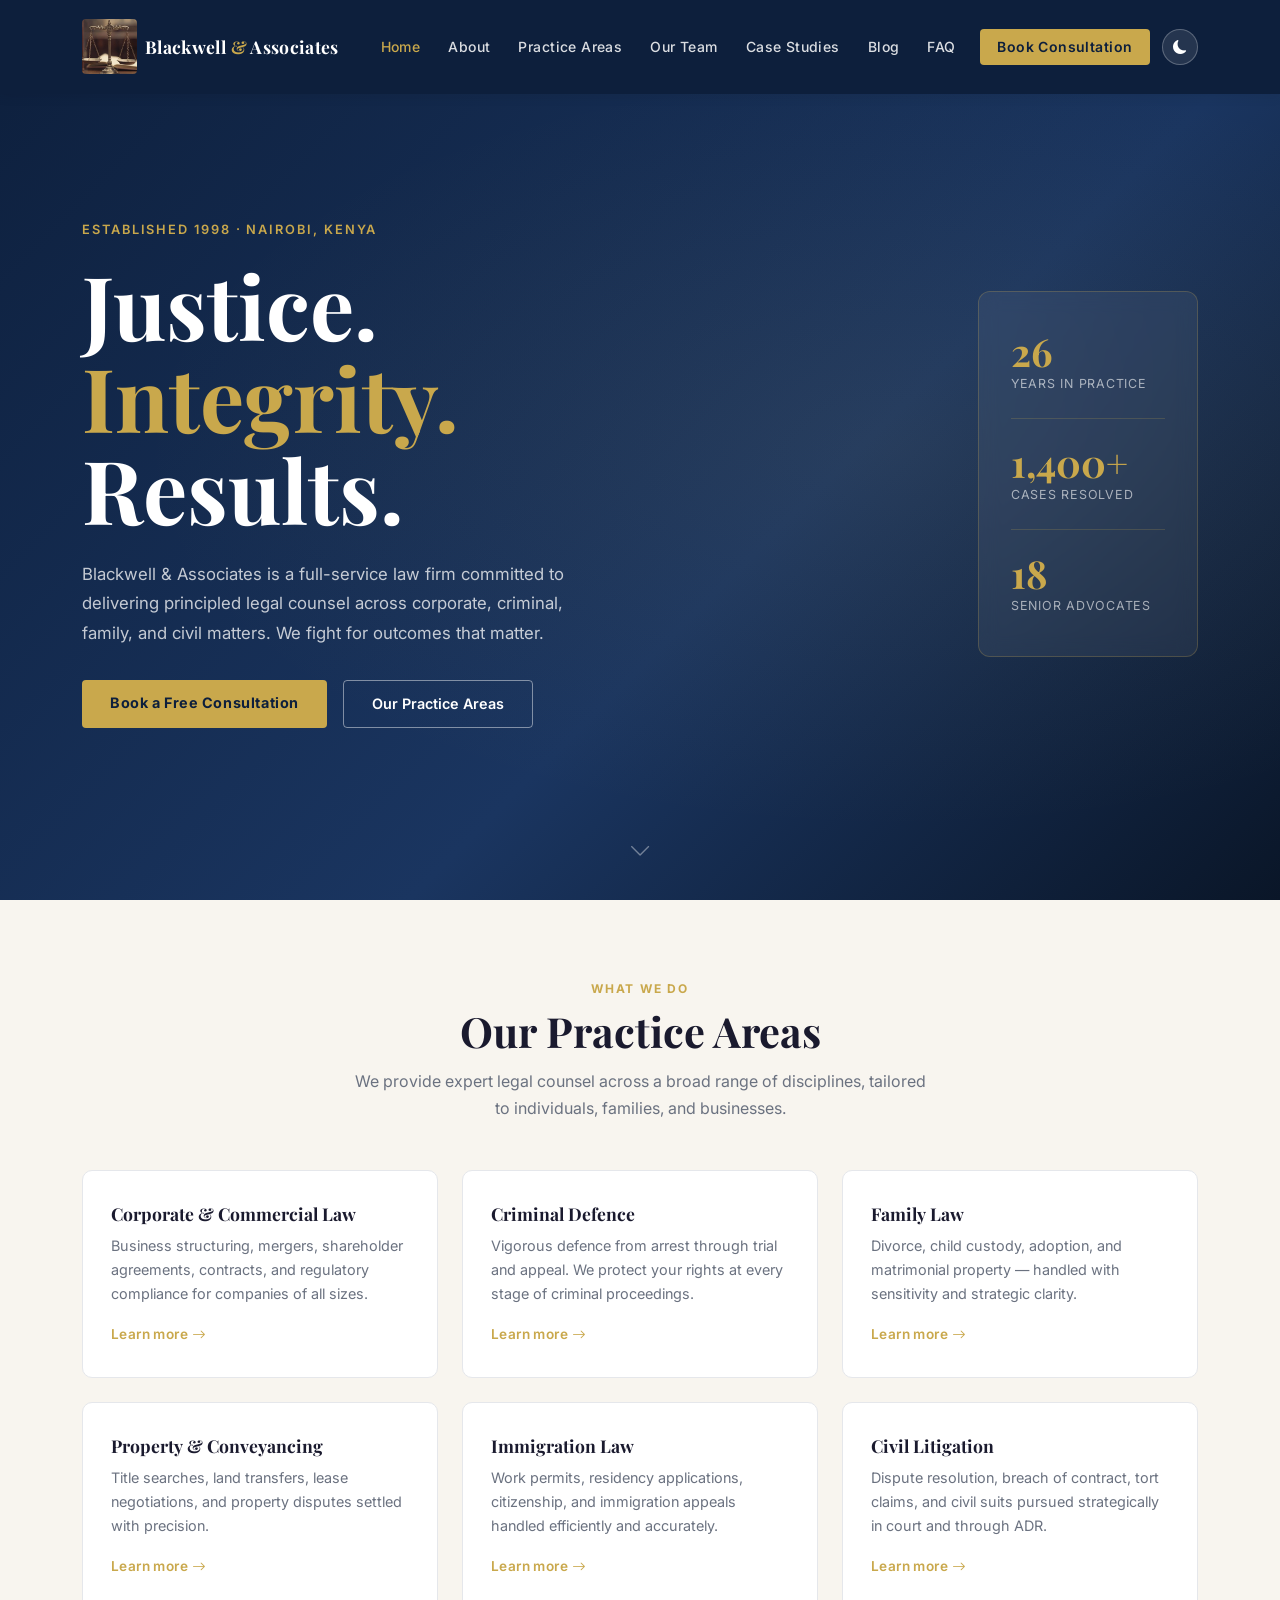
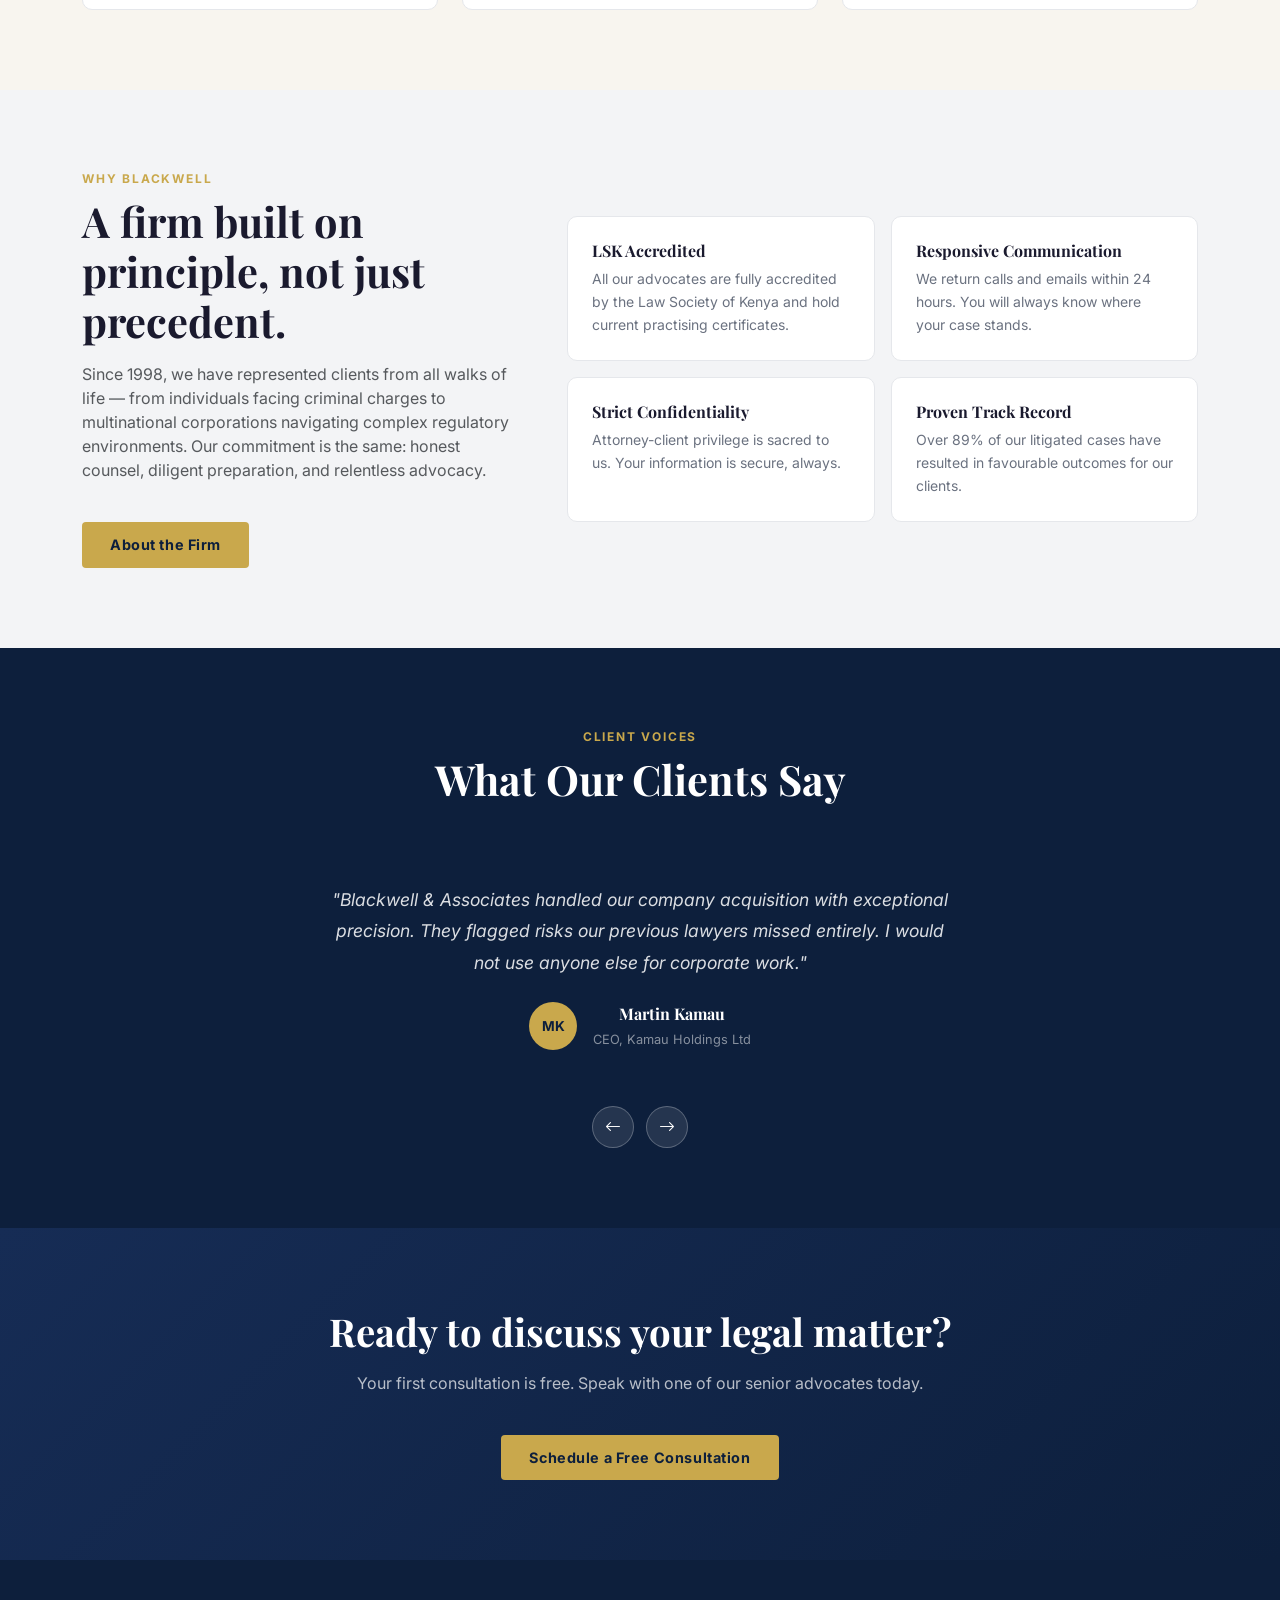
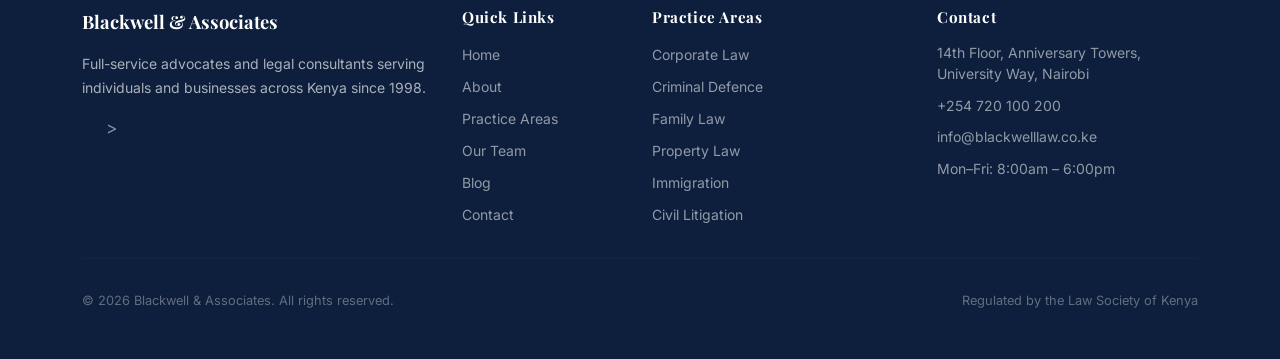
==== commit a2aa4e8d: "finished system" ====
--- a/index.html
+++ b/index.html
@@ -14,7 +14,7 @@
  <nav class="navbar navbar-expand-lg fixed-top" id="mainNav">
     <div class="container">
       <a class="navbar-brand" href="index.html">
-        <span class="brand-icon">⚖</span>
+        <img src="scale.jpg" alt="Blackwell & Associates scale logo" class="brand-icon-img">
         <span class="brand-name">Blackwell <span class="brand-amp">&</span> Associates</span>
       </a>
       <button class="navbar-toggler" type="button" data-bs-toggle="collapse" data-bs-target="#navMenu" aria-controls="navMenu" aria-expanded="false" aria-label="Toggle navigation">
@@ -41,6 +41,7 @@
       </div>
     </div>
 </nav>
+<main id="main-content">
 
 <section class="hero-section">
   <div class="hero-bg-overlay"></div>
@@ -97,7 +98,7 @@
 
       <div class="col-md-6 col-lg-4">
         <div class="practice-card">
-          <div class="practice-icon"><i class="bi bi-briefcase-fill" aria-hidden="true"></i></div>
+          
           <h4>Corporate & Commercial Law</h4>
           <p>Business structuring, mergers, shareholder agreements, contracts, and regulatory compliance for companies of all sizes.</p>
           <a href="practice-areas.html" class="practice-link">Learn more <i class="bi bi-arrow-right" aria-hidden="true"></i></a>
@@ -106,7 +107,7 @@
 
       <div class="col-md-6 col-lg-4">
         <div class="practice-card">
-          <div class="practice-icon"><i class="bi bi-shield-fill-check" aria-hidden="true"></i></div>
+          
           <h4>Criminal Defence</h4>
           <p>Vigorous defence from arrest through trial and appeal. We protect your rights at every stage of criminal proceedings.</p>
           <a href="practice-areas.html" class="practice-link">Learn more <i class="bi bi-arrow-right" aria-hidden="true"></i></a>
@@ -115,7 +116,7 @@
 
       <div class="col-md-6 col-lg-4">
         <div class="practice-card">
-          <div class="practice-icon"><i class="bi bi-people-fill" aria-hidden="true"></i></div>
+          
           <h4>Family Law</h4>
           <p>Divorce, child custody, adoption, and matrimonial property — handled with sensitivity and strategic clarity.</p>
           <a href="practice-areas.html" class="practice-link">Learn more <i class="bi bi-arrow-right" aria-hidden="true"></i></a>
@@ -124,7 +125,7 @@
 
       <div class="col-md-6 col-lg-4">
         <div class="practice-card">
-          <div class="practice-icon"><i class="bi bi-building" aria-hidden="true"></i></div>
+          
           <h4>Property & Conveyancing</h4>
           <p>Title searches, land transfers, lease negotiations, and property disputes settled with precision.</p>
           <a href="practice-areas.html" class="practice-link">Learn more <i class="bi bi-arrow-right" aria-hidden="true"></i></a>
@@ -133,7 +134,7 @@
 
       <div class="col-md-6 col-lg-4">
         <div class="practice-card">
-          <div class="practice-icon"><i class="bi bi-globe2" aria-hidden="true"></i></div>
+         
           <h4>Immigration Law</h4>
           <p>Work permits, residency applications, citizenship, and immigration appeals handled efficiently and accurately.</p>
           <a href="practice-areas.html" class="practice-link">Learn more <i class="bi bi-arrow-right" aria-hidden="true"></i></a>
@@ -142,7 +143,7 @@
 
       <div class="col-md-6 col-lg-4">
         <div class="practice-card">
-          <div class="practice-icon"><i class="bi bi-bank" aria-hidden="true"></i></div>
+          
           <h4>Civil Litigation</h4>
           <p>Dispute resolution, breach of contract, tort claims, and civil suits pursued strategically in court and through ADR.</p>
           <a href="practice-areas.html" class="practice-link">Learn more <i class="bi bi-arrow-right" aria-hidden="true"></i></a>
@@ -166,28 +167,28 @@
         <div class="row g-3">
           <div class="col-sm-6">
             <div class="why-card">
-              <i class="bi bi-award-fill why-icon" aria-hidden="true"></i>
+              
               <h5>LSK Accredited</h5>
               <p>All our advocates are fully accredited by the Law Society of Kenya and hold current practising certificates.</p>
             </div>
           </div>
           <div class="col-sm-6">
             <div class="why-card">
-              <i class="bi bi-clock-history why-icon" aria-hidden="true"></i>
+            
               <h5>Responsive Communication</h5>
               <p>We return calls and emails within 24 hours. You will always know where your case stands.</p>
             </div>
           </div>
           <div class="col-sm-6">
             <div class="why-card">
-              <i class="bi bi-lock-fill why-icon" aria-hidden="true"></i>
+             
               <h5>Strict Confidentiality</h5>
               <p>Attorney-client privilege is sacred to us. Your information is secure, always.</p>
             </div>
           </div>
           <div class="col-sm-6">
             <div class="why-card">
-              <i class="bi bi-graph-up-arrow why-icon" aria-hidden="true"></i>
+              
               <h5>Proven Track Record</h5>
               <p>Over 89% of our litigated cases have resulted in favourable outcomes for our clients.</p>
             </div>
@@ -209,7 +210,7 @@
 
         <div class="carousel-item active">
           <div class="testimonial-card mx-auto">
-            <div class="stars mb-3">★★★★★</div>
+           
             <p class="testimonial-quote">"Blackwell & Associates handled our company acquisition with exceptional precision. They flagged risks our previous lawyers missed entirely. I would not use anyone else for corporate work."</p>
             <div class="testimonial-author mt-4">
               <div class="author-avatar">MK</div>
@@ -269,17 +270,17 @@
     <a href="contact.html" class="btn btn-primary-gold mt-4 btn-lg">Schedule a Free Consultation</a>
   </div>
 </section>
-
+</main>
 <footer class="site-footer py-5">
   <div class="container">
     <div class="row g-4">
       <div class="col-lg-4">
-        <div class="footer-brand mb-3">⚖ Blackwell & Associates</div>
+        <div class="footer-brand mb-3"> Blackwell & Associates</div>
         <p class="footer-about">Full-service advocates and legal consultants serving individuals and businesses across Kenya since 1998.</p>
         <div class="footer-socials mt-3">
-          <a href="#" aria-label="LinkedIn"><i class="bi bi-linkedin" aria-hidden="true"></i></a>
-          <a href="#" aria-label="Twitter / X"><i class="bi bi-twitter-x" aria-hidden="true"></i></a>
-          <a href="#" aria-label="Facebook"><i class="bi bi-facebook" aria-hidden="true"></i></a>
+          <a href="#" aria-label="LinkedIn"></a>
+          <a href="#" aria-label="Twitter / X"></a>
+          <a href="#" aria-label="Facebook">></a>
         </div>
       </div>
       <div class="col-sm-6 col-lg-2">
@@ -307,10 +308,10 @@
       <div class="col-lg-3">
         <h6 class="footer-heading">Contact</h6>
         <ul class="footer-contact">
-          <li><i class="bi bi-geo-alt-fill" aria-hidden="true"></i> 14th Floor, Anniversary Towers, University Way, Nairobi</li>
-          <li><i class="bi bi-telephone-fill" aria-hidden="true"></i> +254 720 100 200</li>
-          <li><i class="bi bi-envelope-fill" aria-hidden="true"></i> info@blackwelllaw.co.ke</li>
-          <li><i class="bi bi-clock-fill" aria-hidden="true"></i> Mon–Fri: 8:00am – 6:00pm</li>
+          <li></i> 14th Floor, Anniversary Towers, University Way, Nairobi</li>
+          <li></i> +254 720 100 200</li>
+          <li></i> info@blackwelllaw.co.ke</li>
+          <li></i> Mon–Fri: 8:00am – 6:00pm</li>
         </ul>
       </div>
     </div>
--- a/style.css
+++ b/style.css
@@ -469,4 +469,418 @@
 .footer-bottom {
   font-size: 0.8rem;
   color: rgba(255,255,255,0.35);
+}
+@media (max-width: 991px) {
+  .hero-section {
+    min-height: auto;
+    padding: 7rem 0 4rem;
+  }
+  .hero-headline {
+    font-size: clamp(2.4rem, 8vw, 3.5rem);
+  }
+}
+
+@media (max-width: 576px) {
+  .hero-actions {
+    flex-direction: column;
+    align-items: stretch;
+  }
+  .testimonial-card {
+    padding: 1.25rem;
+  }
+}
+.page-header {
+  background: linear-gradient(135deg, var(--navy) 0%, #1a3560 100%);
+  padding: 8rem 0 4rem;
+}
+
+.page-title {
+  font-size: clamp(2.2rem, 4.5vw, 3.2rem);
+  font-weight: 700;
+  color: var(--white);
+  margin-top: 0.75rem;
+}
+
+.page-subtitle {
+  color: rgba(255,255,255,0.7);
+  font-size: 1.05rem;
+  max-width: 600px;
+  margin-top: 1rem;
+  line-height: 1.7;
+}
+.section-story {
+  background-color: var(--cream);
+}
+
+.story-image-placeholder {
+  background: var(--section-alt);
+  border: 1px dashed var(--card-border);
+  border-radius: 10px;
+  height: 320px;
+  display: flex;
+  flex-direction: column;
+  align-items: center;
+  justify-content: center;
+  gap: 0.75rem;
+  color: var(--text-muted);
+}
+
+.story-image-placeholder i {
+  font-size: 2.5rem;
+  color: var(--gold);
+}
+
+.story-image-placeholder span {
+  font-size: 0.875rem;
+  font-weight: 500;
+}
+.section-awards {
+  background-color: var(--section-alt);
+}
+
+.award-card {
+  padding: 1.5rem;
+}
+
+.award-icon {
+  font-size: 2rem;
+  color: var(--gold);
+  margin-bottom: 0.75rem;
+  display: block;
+}
+
+.award-card h6 {
+  font-weight: 700;
+  font-size: 0.95rem;
+}
+
+.award-card p {
+  font-size: 0.85rem;
+  color: var(--text-muted);
+  margin: 0;
+}
+.section-practice-detail {
+  background-color: var(--cream);
+}
+
+.accordion-item {
+  background-color: var(--card-bg);
+  border: 1px solid var(--card-border);
+  margin-bottom: 0.75rem;
+  border-radius: 8px !important;
+  overflow: hidden;
+}
+
+.accordion-button {
+  background-color: var(--card-bg);
+  color: var(--text-dark);
+  font-weight: 600;
+  font-size: 1rem;
+  padding: 1.1rem 1.5rem;
+}
+
+.accordion-button:not(.collapsed) {
+  background-color: var(--section-alt);
+  color: var(--navy);
+  box-shadow: none;
+}
+
+.accordion-button:focus {
+  box-shadow: 0 0 0 2px var(--gold);
+}
+
+.accordion-icon {
+  color: var(--gold);
+  margin-right: 0.75rem;
+  font-size: 1.1rem;
+}
+
+.accordion-body {
+  color: var(--text-muted);
+  font-size: 0.92rem;
+  line-height: 1.75;
+  padding: 1.25rem 1.5rem 1.5rem;
+}
+
+[data-theme="dark"] .accordion-button:not(.collapsed) {
+  background-color: var(--section-alt);
+  color: var(--gold);
+}
+.section-team {
+  background-color: var(--cream);
+}
+
+.team-card {
+  background: var(--card-bg);
+  border: 1px solid var(--card-border);
+  border-radius: 10px;
+  padding: 2rem 1.5rem;
+  text-align: center;
+  height: 100%;
+  transition: transform 0.25s, box-shadow 0.25s;
+}
+.team-card:hover {
+  transform: translateY(-5px);
+  box-shadow: 0 12px 32px rgba(13,31,60,0.1);
+}
+
+.team-avatar {
+  width: 72px;
+  height: 72px;
+  border-radius: 50%;
+  background: linear-gradient(135deg, var(--navy) 0%, var(--navy-mid) 100%);
+  color: var(--gold);
+  font-family: 'Playfair Display', serif;
+  font-size: 1.3rem;
+  font-weight: 700;
+  display: flex;
+  align-items: center;
+  justify-content: center;
+  margin: 0 auto 1rem;
+}
+
+.team-card h5 {
+  font-size: 1.05rem;
+  font-weight: 700;
+  margin-bottom: 0.2rem;
+}
+
+.team-role {
+  font-size: 0.82rem;
+  color: var(--gold);
+  font-weight: 600;
+  letter-spacing: 0.03em;
+  margin-bottom: 0.6rem;
+}
+
+.team-specialty {
+  font-size: 0.85rem;
+  color: var(--text-muted);
+  margin: 0;
+}
+
+.team-specialty i {
+  color: var(--gold);
+  cursor: pointer;
+}
+.section-cases {
+  background-color: var(--cream);
+}
+
+.case-card {
+  background: var(--card-bg);
+  border: 1px solid var(--card-border);
+  border-radius: 10px;
+  padding: 1.75rem 1.5rem;
+  height: 100%;
+  transition: transform 0.25s, box-shadow 0.25s;
+}
+.case-card:hover {
+  transform: translateY(-5px);
+  box-shadow: 0 12px 32px rgba(13,31,60,0.1);
+}
+
+.case-tag {
+  display: inline-block;
+  background: var(--section-alt);
+  color: var(--gold);
+  font-size: 0.72rem;
+  font-weight: 700;
+  letter-spacing: 0.04em;
+  text-transform: uppercase;
+  padding: 0.3rem 0.7rem;
+  border-radius: 20px;
+  margin-bottom: 0.9rem;
+}
+
+.case-card h5 {
+  font-size: 1.05rem;
+  font-weight: 700;
+  margin-bottom: 0.6rem;
+}
+
+.case-card p {
+  font-size: 0.88rem;
+  color: var(--text-muted);
+  line-height: 1.6;
+  margin-bottom: 1.1rem;
+}
+
+.case-link {
+  background: none;
+  border: none;
+  padding: 0;
+  font-size: 0.85rem;
+  font-weight: 600;
+  color: var(--gold);
+  cursor: pointer;
+  letter-spacing: 0.03em;
+}
+.case-link:hover { color: var(--gold-light); }
+
+/* Modal theming */
+.modal-content {
+  background-color: var(--card-bg);
+  border: 1px solid var(--card-border);
+}
+.modal-header {
+  border-bottom: 1px solid var(--card-border);
+}
+.modal-title {
+  font-family: 'Playfair Display', serif;
+  color: var(--text-dark);
+}
+.modal-body p {
+  color: var(--text-muted);
+  font-size: 0.92rem;
+  line-height: 1.7;
+}
+.modal-body strong {
+  color: var(--text-dark);
+}
+[data-theme="dark"] .btn-close {
+  filter: invert(1);
+}
+.section-blog {
+  background-color: var(--cream);
+}
+
+.blog-search-bar {
+  position: relative;
+  max-width: 480px;
+  margin: 0 auto;
+}
+
+.blog-search-bar i {
+  position: absolute;
+  left: 1rem;
+  top: 50%;
+  transform: translateY(-50%);
+  color: var(--text-muted);
+  font-size: 0.95rem;
+}
+
+.blog-search-bar .form-control {
+  background-color: var(--card-bg);
+  border: 1px solid var(--card-border);
+  color: var(--text-dark);
+  border-radius: 30px;
+  padding: 0.7rem 1.25rem 0.7rem 2.6rem;
+  font-size: 0.9rem;
+}
+.blog-search-bar .form-control:focus {
+  box-shadow: 0 0 0 2px var(--gold);
+  border-color: var(--gold);
+}
+
+.blog-card {
+  background: var(--card-bg);
+  border: 1px solid var(--card-border);
+  border-radius: 10px;
+  padding: 1.75rem 1.5rem;
+  height: 100%;
+  transition: transform 0.25s, box-shadow 0.25s;
+}
+.blog-card:hover {
+  transform: translateY(-5px);
+  box-shadow: 0 12px 32px rgba(13,31,60,0.1);
+}
+
+.blog-card h5 {
+  font-size: 1.05rem;
+  font-weight: 700;
+  margin: 0.8rem 0 0.6rem;
+  line-height: 1.4;
+}
+
+.blog-card p {
+  font-size: 0.88rem;
+  color: var(--text-muted);
+  line-height: 1.6;
+  margin-bottom: 1rem;
+}
+
+.blog-date {
+  font-size: 0.78rem;
+  color: var(--text-muted);
+  font-weight: 500;
+}
+
+.blog-item {
+  transition: opacity 0.2s;
+}
+.section-contact {
+  background-color: var(--cream);
+}
+
+.section-contact h3 {
+  font-size: 1.4rem;
+}
+
+.form-label {
+  font-size: 0.875rem;
+  font-weight: 600;
+  color: var(--text-dark);
+}
+
+.form-control, .form-select {
+  background-color: var(--card-bg);
+  border: 1px solid var(--card-border);
+  color: var(--text-dark);
+  border-radius: 6px;
+  padding: 0.65rem 0.9rem;
+  font-size: 0.9rem;
+}
+.form-control:focus, .form-select:focus {
+  background-color: var(--card-bg);
+  color: var(--text-dark);
+  border-color: var(--gold);
+  box-shadow: 0 0 0 2px rgba(201,168,76,0.25);
+}
+
+.was-validated .form-control:invalid,
+.form-control.is-invalid,
+.was-validated .form-select:invalid,
+.form-select.is-invalid {
+  border-color: #dc3545;
+}
+
+.was-validated .form-control:valid,
+.form-control.is-valid,
+.was-validated .form-select:valid,
+.form-select.is-valid {
+  border-color: #28a745;
+}
+
+.contact-info-list li {
+  color: var(--text-muted);
+}
+
+.map-placeholder {
+  background: var(--section-alt);
+  border: 1px dashed var(--card-border);
+  border-radius: 10px;
+  height: 220px;
+  display: flex;
+  flex-direction: column;
+  align-items: center;
+  justify-content: center;
+  gap: 0.75rem;
+  color: var(--text-muted);
+}
+.map-placeholder i {
+  font-size: 2rem;
+  color: var(--gold);
+}
+.map-placeholder span {
+  font-size: 0.85rem;
+  font-weight: 500;
+  text-align: center;
+  padding: 0 1rem;
+}
+.brand-icon-img {
+  width: 55px;
+  height: 55px;
+  object-fit: cover;
+  border-radius: 4px;
 }
